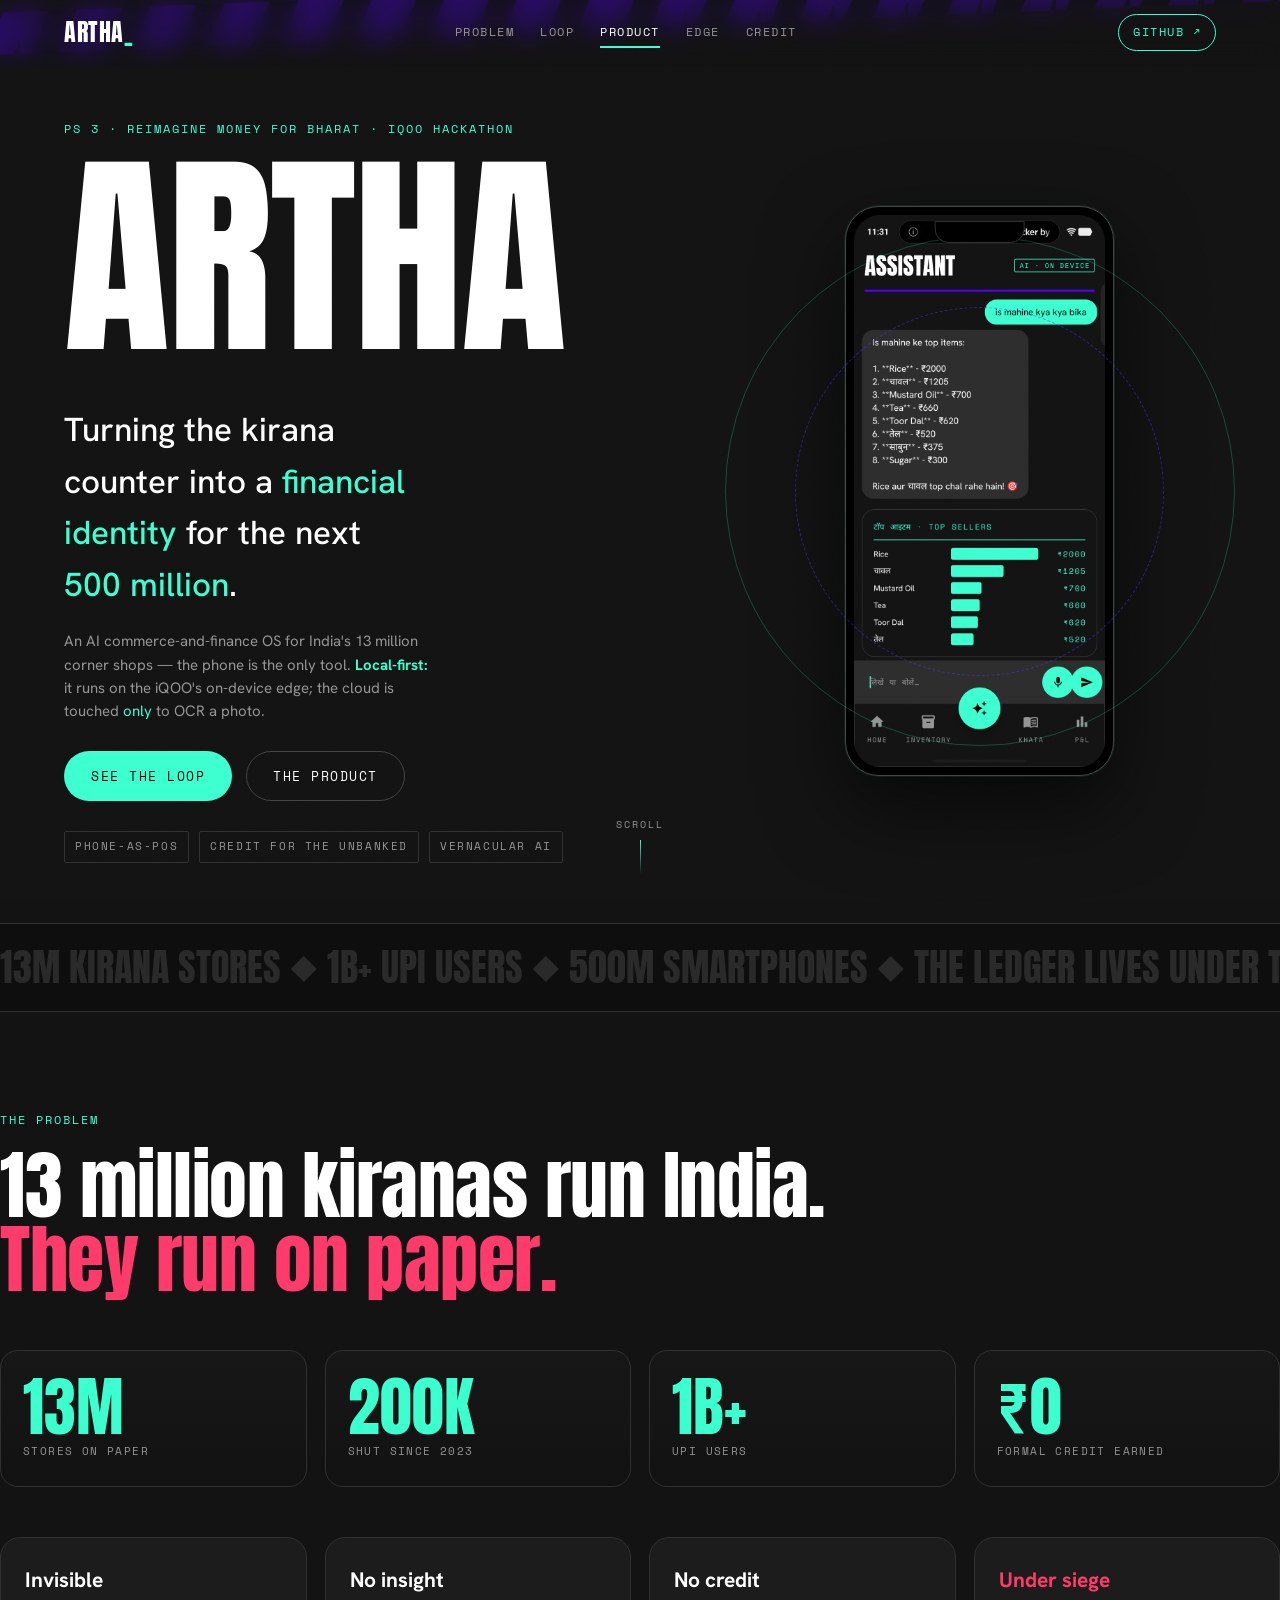
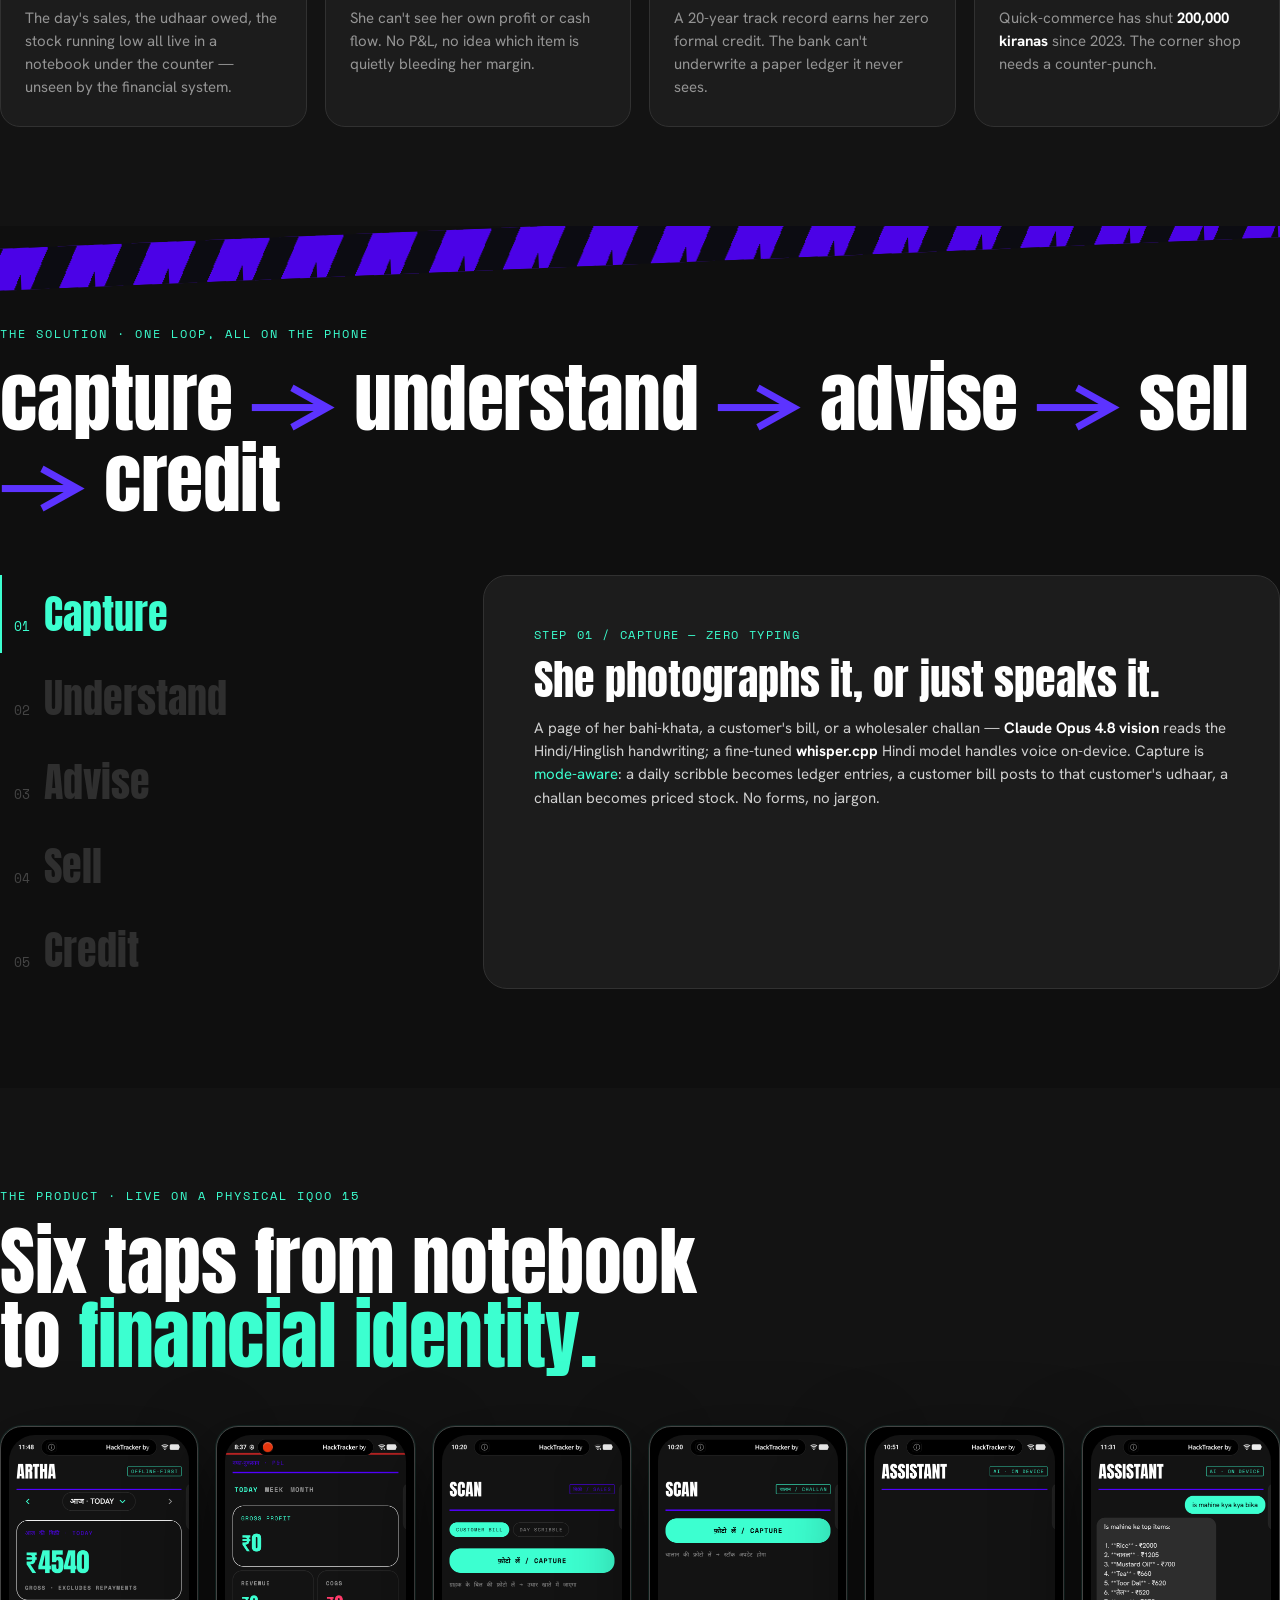
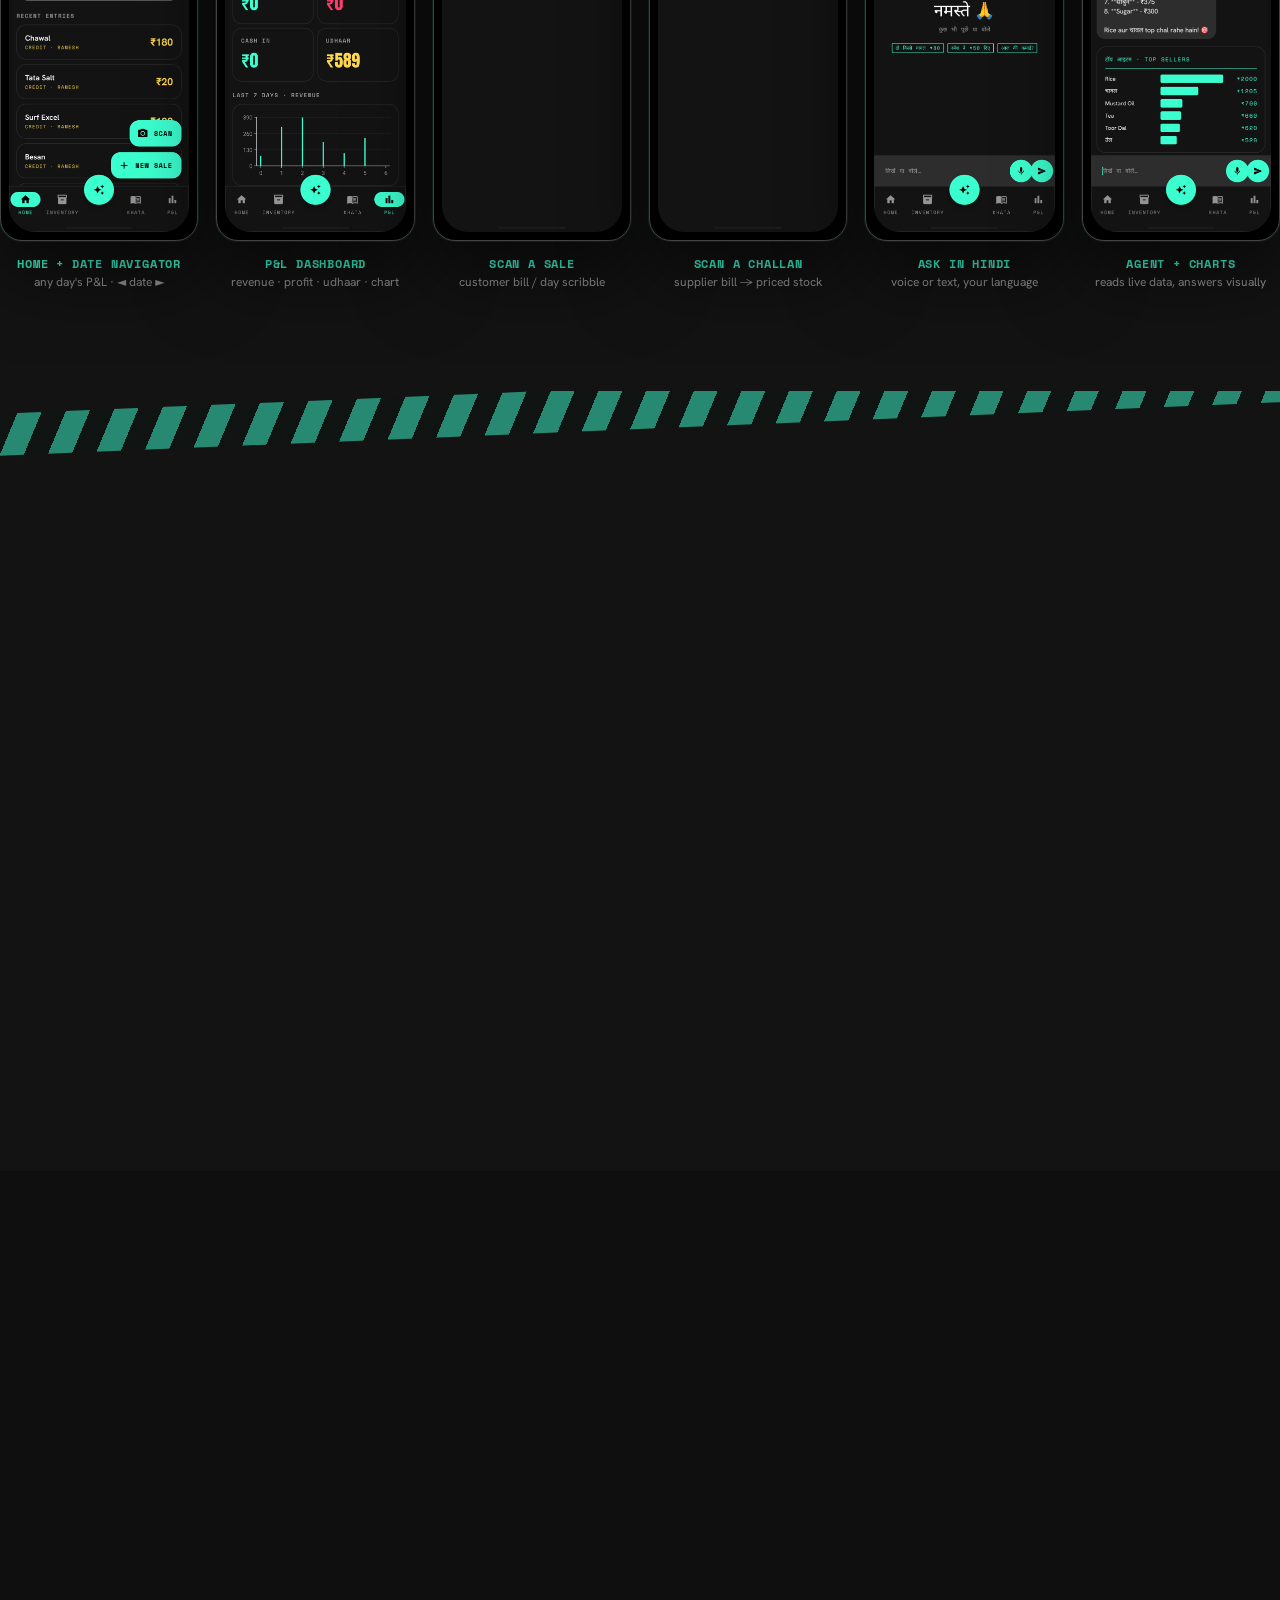
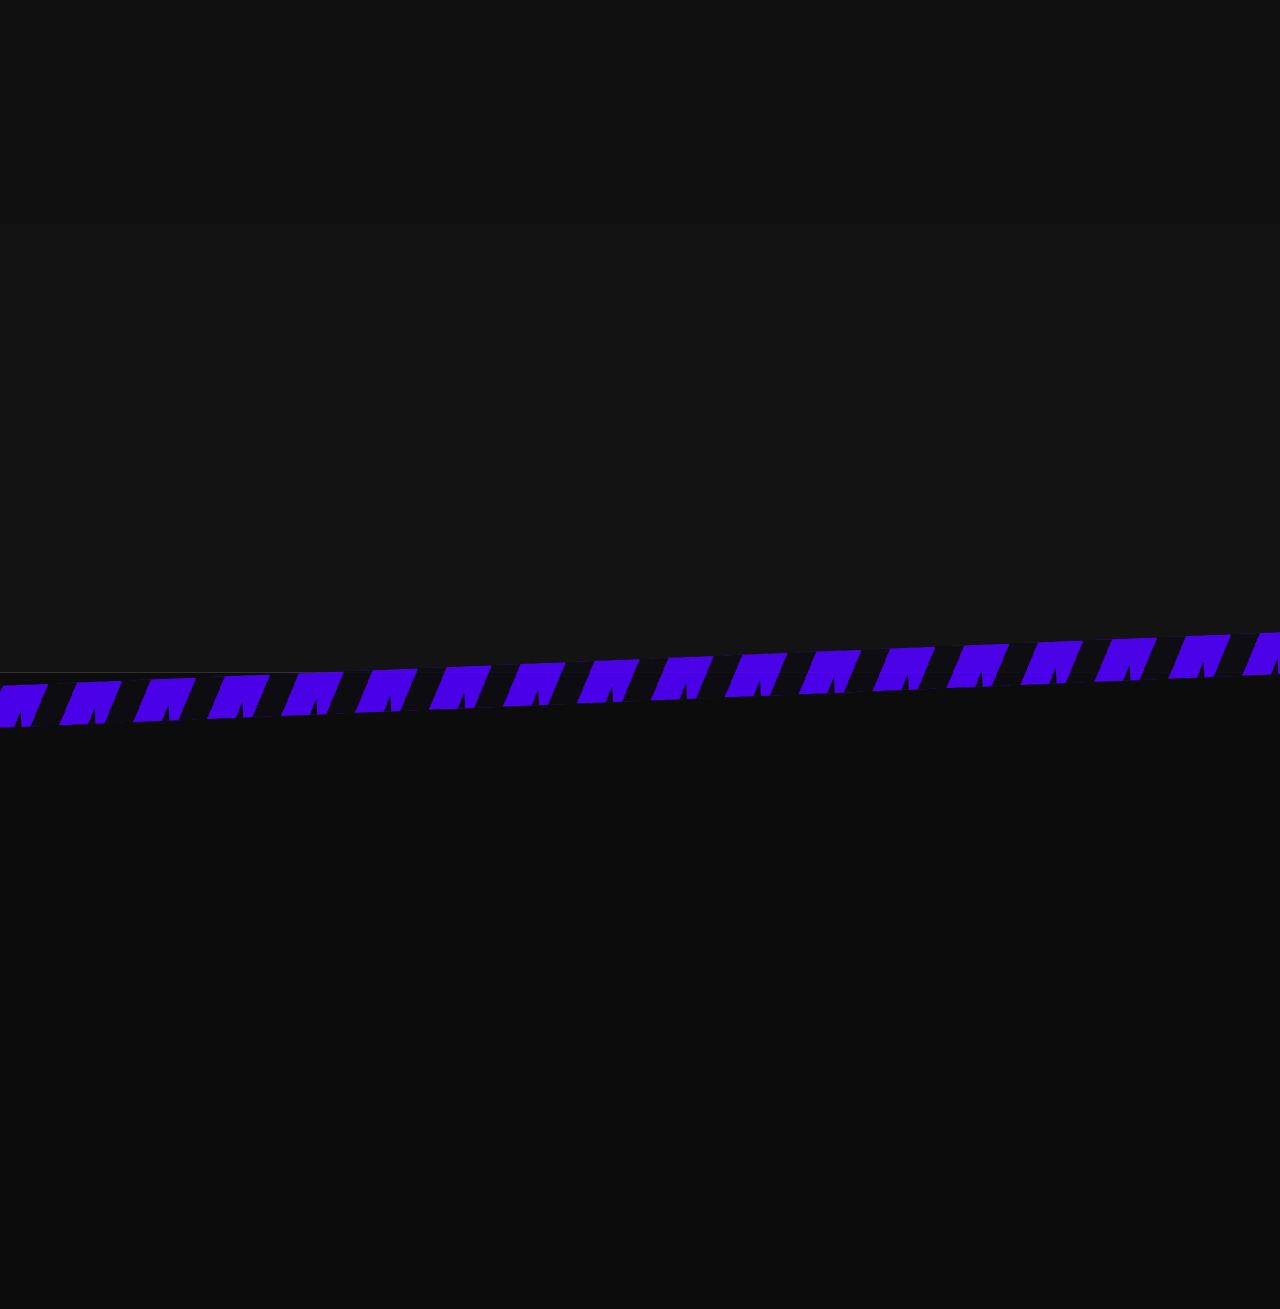
==== presentation/index.html @ 37435d6a "feat: animated one-page presentation site (presentation/) Self-contained Verge-themed walkthrough — " ====
<!doctype html>
<html lang="en">
<head>
<meta charset="utf-8" />
<meta name="viewport" content="width=device-width, initial-scale=1" />
<title>ARTHA — A financial identity for the next 500 million</title>
<meta name="description" content="Artha — an AI commerce-and-finance OS for India's 13 million kirana stores. Local-first, on-device edge. Reimagine Money for Bharat." />
<link rel="stylesheet" href="styles.css" />
</head>
<body>
<div class="grain" aria-hidden="true"></div>
<div class="scrollbar"><div class="scrollbar__fill" id="progress"></div></div>

<!-- NAV -->
<header class="nav" id="nav">
  <a class="nav__brand" href="#top">ARTHA<span class="blink">_</span></a>
  <nav class="nav__links">
    <a href="#problem">Problem</a>
    <a href="#loop">Loop</a>
    <a href="#product">Product</a>
    <a href="#edge">Edge</a>
    <a href="#credit">Credit</a>
  </nav>
  <a class="nav__cta" href="https://github.com/Om-Midya/artha-kirana" target="_blank" rel="noopener">GITHUB ↗</a>
</header>

<!-- HERO -->
<section class="hero" id="top">
  <div class="hazard hazard--top" aria-hidden="true"></div>
  <div class="hero__grid">
    <div class="hero__copy">
      <p class="kicker reveal" data-d="0">PS 3 · REIMAGINE MONEY FOR BHARAT · iQOO HACKATHON</p>
      <h1 class="hero__title">
        <span class="reveal" data-d="1">ARTHA</span>
      </h1>
      <p class="hero__lede reveal" data-d="2">
        Turning the kirana counter into a <em>financial identity</em> for the next
        <span class="hl">500 million</span>.
      </p>
      <p class="hero__sub reveal" data-d="3">
        An AI commerce-and-finance OS for India's 13&nbsp;million corner shops — the phone is the only tool.
        <strong>Local-first:</strong> it runs on the iQOO's on-device edge; the cloud is touched <em>only</em> to OCR a photo.
      </p>
      <div class="hero__actions reveal" data-d="4">
        <a class="btn btn--mint" href="#loop">SEE THE LOOP</a>
        <a class="btn btn--ghost" href="#product">THE PRODUCT</a>
      </div>
      <ul class="hero__tags reveal" data-d="5">
        <li>PHONE-AS-POS</li><li>CREDIT FOR THE UNBANKED</li><li>VERNACULAR AI</li>
      </ul>
    </div>
    <div class="hero__device reveal" data-d="3">
      <div class="phone phone--hero" data-tilt>
        <div class="phone__notch"></div>
        <img src="assets/shots/assistant-chart.png" alt="Artha assistant answering with a chart" />
      </div>
      <div class="orbit orbit--mint"></div>
      <div class="orbit orbit--uv"></div>
    </div>
  </div>
  <a class="scrollcue" href="#problem"><span>SCROLL</span><i></i></a>
</section>

<!-- MARQUEE -->
<div class="marquee" aria-hidden="true">
  <div class="marquee__track">
    <span>13M KIRANA STORES&nbsp;◆&nbsp;1B+ UPI USERS&nbsp;◆&nbsp;500M SMARTPHONES&nbsp;◆&nbsp;THE LEDGER LIVES UNDER THE COUNTER&nbsp;◆&nbsp;</span>
    <span>13M KIRANA STORES&nbsp;◆&nbsp;1B+ UPI USERS&nbsp;◆&nbsp;500M SMARTPHONES&nbsp;◆&nbsp;THE LEDGER LIVES UNDER THE COUNTER&nbsp;◆&nbsp;</span>
  </div>
</div>

<!-- PROBLEM -->
<section class="section problem" id="problem">
  <div class="wrap">
    <p class="kicker eyebrow reveal">THE PROBLEM</p>
    <h2 class="big reveal">13&nbsp;million kiranas run India.<br /><span class="pink">They run on paper.</span></h2>
    <div class="stats">
      <div class="stat reveal"><span class="stat__num" data-to="13" data-suffix="M">0</span><span class="stat__lab">stores on paper</span></div>
      <div class="stat reveal"><span class="stat__num" data-to="200" data-suffix="K">0</span><span class="stat__lab">shut since 2023</span></div>
      <div class="stat reveal"><span class="stat__num" data-to="1" data-suffix="B+">0</span><span class="stat__lab">UPI users</span></div>
      <div class="stat reveal"><span class="stat__num" data-to="0" data-suffix="₹" data-prefix="" data-zero="₹0">₹0</span><span class="stat__lab">formal credit earned</span></div>
    </div>
    <div class="cards">
      <article class="card reveal"><h3>Invisible</h3><p>The day's sales, the udhaar owed, the stock running low all live in a notebook under the counter — unseen by the financial system.</p></article>
      <article class="card reveal"><h3>No insight</h3><p>She can't see her own profit or cash flow. No P&amp;L, no idea which item is quietly bleeding her margin.</p></article>
      <article class="card reveal"><h3>No credit</h3><p>A 20-year track record earns her zero formal credit. The bank can't underwrite a paper ledger it never sees.</p></article>
      <article class="card reveal card--pink"><h3>Under siege</h3><p>Quick-commerce has shut <strong>200,000 kiranas</strong> since 2023. The corner shop needs a counter-punch.</p></article>
    </div>
  </div>
</section>

<!-- LOOP -->
<section class="section loop" id="loop">
  <div class="hazard hazard--mid" aria-hidden="true"></div>
  <div class="wrap">
    <p class="kicker eyebrow reveal">THE SOLUTION · ONE LOOP, ALL ON THE PHONE</p>
    <h2 class="big reveal">capture <span class="arr">→</span> understand <span class="arr">→</span> advise <span class="arr">→</span> sell <span class="arr">→</span> credit</h2>
    <div class="loop__wrap">
      <ol class="loop__nav" id="loopNav">
        <li class="is-active" data-i="0"><span>01</span> Capture</li>
        <li data-i="1"><span>02</span> Understand</li>
        <li data-i="2"><span>03</span> Advise</li>
        <li data-i="3"><span>04</span> Sell</li>
        <li data-i="4"><span>05</span> Credit</li>
      </ol>
      <div class="loop__panes" id="loopPanes">
        <article class="loop__pane is-active">
          <p class="loop__step">STEP 01 / CAPTURE — ZERO TYPING</p>
          <h3 class="loop__h">She photographs it, or just speaks it.</h3>
          <p>A page of her bahi-khata, a customer's bill, or a wholesaler challan — <strong>Claude Opus 4.8 vision</strong> reads the Hindi/Hinglish handwriting; a fine-tuned <strong>whisper.cpp</strong> Hindi model handles voice on-device. Capture is <em>mode-aware</em>: a daily scribble becomes ledger entries, a customer bill posts to that customer's udhaar, a challan becomes priced stock. No forms, no jargon.</p>
        </article>
        <article class="loop__pane">
          <p class="loop__step">STEP 02 / UNDERSTAND</p>
          <h3 class="loop__h">Paper becomes a live ledger.</h3>
          <p>Entries auto-build a daily <strong>P&amp;L</strong> (sales, COGS, net, cash vs udhaar), an <strong>inventory</strong> catalogue (stock, cost→sell margin, low-stock alerts) and an <strong>udhaar tracker</strong>. Every sale line <em>snapshots its price &amp; cost</em>, so margins stay accurate even when catalogue prices drift — credit-grade data, not estimates.</p>
        </article>
        <article class="loop__pane">
          <p class="loop__step">STEP 03 / ADVISE</p>
          <h3 class="loop__h">It stops being a ledger.</h3>
          <p>Four AI agents — Demand, Margin, Competition, Strategy — brief her daily. On top sits an <strong>agentic assistant</strong>: she asks anything in her own language and a tool-calling model queries her live data and answers in Hinglish <em>with inline charts</em> — what's selling, who owes most, what to reorder. It can also turn a spoken sentence into a sale or repayment she confirms.</p>
        </article>
        <article class="loop__pane">
          <p class="loop__step">STEP 04 / SELL</p>
          <h3 class="loop__h">One tap — "Go online."</h3>
          <p>Her live inventory publishes as a neighbourhood storefront (delivery / pick-on-arrival). Orders land on an owner page she opens inside the app. Built from data she already has, it's her counter-punch to quick commerce.</p>
        </article>
        <article class="loop__pane">
          <p class="loop__step">STEP 05 / CREDIT</p>
          <h3 class="loop__h">The asset she never had.</h3>
          <p>Every recorded rupee feeds an <strong>Artha Score (0–100)</strong> + an indicative working-capital band — an alternative-data credit profile from real commerce flow (sales consistency, margin, cost control, udhaar recovery). The asset a bank could never see on paper. NBFC-partnered origination is the roadmap and the business model.</p>
        </article>
      </div>
    </div>
  </div>
</section>

<!-- PRODUCT -->
<section class="section product" id="product">
  <div class="wrap">
    <p class="kicker eyebrow reveal">THE PRODUCT · LIVE ON A PHYSICAL iQOO 15</p>
    <h2 class="big reveal">Six taps from notebook<br />to <span class="mint">financial identity.</span></h2>
    <div class="gallery" id="gallery">
      <figure class="shot reveal"><div class="phone"><img src="assets/shots/home.png" alt="Home with date navigator" loading="lazy"/></div><figcaption><b>Home + date navigator</b><span>any day's P&amp;L · ◄ date ►</span></figcaption></figure>
      <figure class="shot reveal"><div class="phone"><img src="assets/shots/pnl.png" alt="P&L dashboard" loading="lazy"/></div><figcaption><b>P&amp;L dashboard</b><span>revenue · profit · udhaar · chart</span></figcaption></figure>
      <figure class="shot reveal"><div class="phone"><img src="assets/shots/scan-sales.png" alt="Scan a sale" loading="lazy"/></div><figcaption><b>Scan a sale</b><span>customer bill / day scribble</span></figcaption></figure>
      <figure class="shot reveal"><div class="phone"><img src="assets/shots/scan-challan.png" alt="Scan a challan" loading="lazy"/></div><figcaption><b>Scan a challan</b><span>supplier bill → priced stock</span></figcaption></figure>
      <figure class="shot reveal"><div class="phone"><img src="assets/shots/assistant.png" alt="Ask in Hindi" loading="lazy"/></div><figcaption><b>Ask in Hindi</b><span>voice or text, your language</span></figcaption></figure>
      <figure class="shot reveal"><div class="phone"><img src="assets/shots/assistant-chart.png" alt="Agent with charts" loading="lazy"/></div><figcaption><b>Agent + charts</b><span>reads live data, answers visually</span></figcaption></figure>
    </div>
  </div>
</section>

<!-- EDGE / ARCHITECTURE -->
<section class="section edge" id="edge">
  <div class="hazard hazard--mid hazard--alt" aria-hidden="true"></div>
  <div class="wrap">
    <p class="kicker eyebrow reveal">ARCHITECTURE · LOCAL-FIRST, ON-DEVICE EDGE</p>
    <h2 class="big reveal">Nothing leaves the phone<br />but an <span class="uv">image for OCR.</span></h2>
    <div class="edge__diagram reveal">
      <div class="edge__device">
        <div class="edge__label">ON THE iQOO EDGE · SNAPDRAGON 8 ELITE</div>
        <ul>
          <li><b>LLM</b> — Qwen 2.5 3B via llama.cpp · parsing, intents, insight loop</li>
          <li><b>Voice</b> — whisper.cpp (fine-tuned Hindi), JNI, arm64</li>
          <li><b>Data</b> — Room/SQLite v3 · customers, price snapshots</li>
          <li><b>Agent</b> — tool-calling over read-only shop-data tools</li>
        </ul>
      </div>
      <div class="edge__pipe">
        <span class="edge__only">OCR ONLY →</span>
        <div class="edge__dash"></div>
      </div>
      <div class="edge__cloud">
        <div class="edge__label edge__label--uv">CLOUD · THE SOLE TOUCHPOINT</div>
        <p><b>Claude Opus 4.8 vision</b> reads handwriting — the one task that genuinely needs a frontier model.</p>
      </div>
    </div>
    <div class="stack reveal" id="stack">
      <span>Kotlin</span><span>Jetpack Compose</span><span>Material 3</span><span>Hilt</span><span>Room</span><span>Ktor</span><span>whisper.cpp</span><span>llama.cpp</span><span>Claude · OpenRouter</span><span>Vico</span><span>The Verge design system</span>
    </div>
  </div>
</section>

<!-- CREDIT -->
<section class="section credit" id="credit">
  <div class="wrap credit__grid">
    <div class="credit__copy">
      <p class="kicker eyebrow reveal">THE PAYOFF · ARTHA SCORE</p>
      <h2 class="big reveal">Every rupee she records<br />builds <span class="mint">credit.</span></h2>
      <p class="reveal">An alternative-data credit profile, underwritten on the commerce data she generates just by running her shop. Live today as a loan-readiness score; lending with NBFC partners is the moat and the business model.</p>
      <ul class="factors reveal">
        <li><span>Cashflow consistency</span></li>
        <li><span>Margin &amp; cost control</span></li>
        <li><span>Sales trend</span></li>
        <li><span>Udhaar recovery</span></li>
      </ul>
    </div>
    <div class="dial reveal" id="dial">
      <svg viewBox="0 0 220 220" class="dial__svg">
        <circle class="dial__track" cx="110" cy="110" r="92" />
        <circle class="dial__value" id="dialValue" cx="110" cy="110" r="92" />
      </svg>
      <div class="dial__center"><span class="dial__num" id="dialNum">0</span><span class="dial__lab">ARTHA SCORE / 100</span></div>
    </div>
  </div>
</section>

<!-- MOAT -->
<section class="section moat" id="moat">
  <div class="wrap">
    <p class="kicker eyebrow reveal">WHY IT HOLDS WHERE OTHERS BROKE</p>
    <div class="moat__cards">
      <article class="card reveal"><span class="moat__n">01</span><h3>The ledger is free</h3><p>It's acquisition and data — never the revenue. The exact friction that sank earlier ledger apps is gone: zero typing.</p></article>
      <article class="card reveal"><span class="moat__n">02</span><h3>The storefront builds habit</h3><p>Going online creates a daily reason to open the app and a digital order trail — compounding commerce data.</p></article>
      <article class="card reveal"><span class="moat__n">03</span><h3>Credit is the monetisation</h3><p>The lending relationship is the moat the category never had. Each loop fixes the previous one's fatal flaw.</p></article>
    </div>
  </div>
</section>

<!-- CTA -->
<footer class="cta" id="end">
  <div class="hazard hazard--top" aria-hidden="true"></div>
  <div class="wrap cta__wrap">
    <h2 class="cta__title reveal">ARTHA</h2>
    <p class="reveal">Not just digitising ledgers — giving 13&nbsp;million shopkeepers a financial identity, and the first credit they were ever offered.</p>
    <a class="btn btn--mint reveal" href="https://github.com/Om-Midya/artha-kirana" target="_blank" rel="noopener">github.com/Om-Midya/artha-kirana ↗</a>
    <p class="cta__foot reveal">PS 3 · REIMAGINE MONEY FOR BHARAT · iQOO HACKATHON · PHONE-FIRST · OFFICEKIT-BRIDGED BUILD</p>
  </div>
</footer>

<script src="main.js"></script>
</body>
</html>
---- presentation/styles.css ----
/* ===== Artha — "The Verge, adapted" presentation ===== */
@font-face{font-family:"Anton";src:url("assets/fonts/Anton.ttf") format("truetype");font-display:swap}
@font-face{font-family:"Hanken";src:url("assets/fonts/HankenGrotesk.ttf") format("truetype");font-weight:200 800;font-display:swap}
@font-face{font-family:"SpaceMono";src:url("assets/fonts/SpaceMono.ttf") format("truetype");font-weight:400;font-display:swap}
@font-face{font-family:"SpaceMono";src:url("assets/fonts/SpaceMono-Bold.ttf") format("truetype");font-weight:700;font-display:swap}

:root{
  --canvas:#131313; --slate:#1c1c1c; --line:#313131; --line2:#444;
  --mint:#3cffd0; --uv:#5c33ff; --uv-deep:#5200ff; --yellow:#ffd84d; --pink:#ff3b6b;
  --white:#fff; --muted:#949494; --ink:#000;
  --disp:"Anton",system-ui,sans-serif; --body:"Hanken",system-ui,sans-serif; --mono:"SpaceMono",monospace;
  --gut:clamp(20px,5vw,90px);
}
*{box-sizing:border-box}
html{scroll-behavior:smooth}
body{
  margin:0;background:var(--canvas);color:var(--white);font-family:var(--body);
  font-size:clamp(15px,1.1vw,18px);line-height:1.55;overflow-x:hidden;
  -webkit-font-smoothing:antialiased;
}
a{color:inherit;text-decoration:none}
em{font-style:normal;color:var(--mint)}
strong{font-weight:700;color:var(--white)}
.hl{color:var(--mint)} .mint{color:var(--mint)} .uv{color:var(--uv)} .pink{color:var(--pink)} .yellow{color:var(--yellow)}

/* ---- texture + chrome ---- */
.grain{position:fixed;inset:0;z-index:60;pointer-events:none;opacity:.05;
  background-image:url("data:image/svg+xml;utf8,<svg xmlns='http://www.w3.org/2000/svg' width='160' height='160'><filter id='n'><feTurbulence type='fractalNoise' baseFrequency='0.9' numOctaves='2' stitchTiles='stitch'/></filter><rect width='100%25' height='100%25' filter='url(%23n)'/></svg>");
  mix-blend-mode:overlay}
.scrollbar{position:fixed;top:0;left:0;right:0;height:3px;z-index:70;background:transparent}
.scrollbar__fill{height:100%;width:0;background:var(--mint);box-shadow:0 0 12px var(--mint)}

/* hazard tape */
.hazard{position:absolute;left:-10%;width:120%;height:42px;z-index:1;opacity:.9;
  background:repeating-linear-gradient(115deg,var(--uv-deep) 0 26px,#0c0c12 26px 52px);
  transform:rotate(-2.4deg);background-size:74px 100%;animation:slide 14s linear infinite}
.hazard--top{top:-14px}.hazard--mid{top:-4px}
.hazard--alt{background:repeating-linear-gradient(115deg,var(--mint) 0 22px,#0c1410 22px 44px);opacity:.5;animation-duration:18s}
@keyframes slide{to{background-position:740px 0}}

/* ---- nav ---- */
.nav{position:fixed;inset:0 0 auto 0;z-index:50;display:flex;align-items:center;justify-content:space-between;
  gap:20px;padding:14px var(--gut);background:rgba(19,19,19,.62);backdrop-filter:blur(14px);
  border-bottom:1px solid transparent;transition:border-color .3s,background .3s}
.nav.scrolled{border-color:var(--line);background:rgba(19,19,19,.85)}
.nav__brand{font-family:var(--disp);font-size:24px;letter-spacing:.5px}
.blink{color:var(--mint);animation:blink 1.1s steps(1) infinite}
@keyframes blink{50%{opacity:0}}
.nav__links{display:flex;gap:26px;font-family:var(--mono);font-size:12px;letter-spacing:1.5px;text-transform:uppercase}
.nav__links a{color:var(--muted);position:relative;padding:4px 0;transition:color .2s}
.nav__links a:hover,.nav__links a.active{color:var(--white)}
.nav__links a.active::after{content:"";position:absolute;left:0;right:0;bottom:-2px;height:2px;background:var(--mint)}
.nav__cta{font-family:var(--mono);font-size:12px;letter-spacing:1.5px;border:1px solid var(--mint);color:var(--mint);
  padding:8px 14px;border-radius:40px;transition:.2s}
.nav__cta:hover{background:var(--mint);color:var(--ink)}
@media(max-width:760px){.nav__links{display:none}}

/* ---- buttons / kickers ---- */
.kicker{font-family:var(--mono);font-size:12px;letter-spacing:2px;text-transform:uppercase;color:var(--mint);margin:0}
.eyebrow{margin-bottom:18px;color:var(--mint)}
.btn{display:inline-flex;align-items:center;gap:8px;font-family:var(--mono);font-size:13px;letter-spacing:1.5px;
  text-transform:uppercase;padding:14px 26px;border-radius:40px;transition:transform .18s,background .2s,color .2s;border:1px solid transparent}
.btn--mint{background:var(--mint);color:var(--ink)}
.btn--mint:hover{transform:translateY(-3px)}
.btn--ghost{border-color:var(--line2);color:var(--white)}
.btn--ghost:hover{border-color:var(--mint);color:var(--mint)}

/* ---- layout ---- */
.section{position:relative;padding:clamp(70px,11vh,150px) 0;overflow:hidden}
.wrap{width:min(1180px,100%-2*var(--gut));margin-inline:auto;position:relative;z-index:2}
.big{font-family:var(--disp);font-weight:400;line-height:.98;letter-spacing:-.5px;
  font-size:clamp(34px,6vw,76px);margin:.1em 0 .7em}
.big .arr{color:var(--uv);font-family:var(--body);font-weight:700}

/* ---- HERO ---- */
.hero{min-height:100svh;display:flex;flex-direction:column;justify-content:center;padding:120px var(--gut) 60px}
.hero__grid{display:grid;grid-template-columns:1.15fr .85fr;gap:40px;align-items:center}
.hero__title{font-family:var(--disp);font-weight:400;margin:.12em 0 .25em;line-height:.85;
  font-size:clamp(82px,17vw,230px);letter-spacing:-2px}
.hero__title .reveal{display:inline-block}
.hero__lede{font-size:clamp(20px,2.6vw,34px);font-weight:500;max-width:18ch;margin:.2em 0 .6em}
.hero__sub{color:var(--muted);max-width:46ch;margin:0 0 28px}
.hero__sub strong{color:var(--mint)}
.hero__actions{display:flex;gap:14px;flex-wrap:wrap}
.hero__tags{list-style:none;display:flex;flex-wrap:wrap;gap:10px;padding:0;margin:30px 0 0}
.hero__tags li{font-family:var(--mono);font-size:11px;letter-spacing:1.6px;color:var(--muted);
  border:1px solid var(--line);border-radius:2px;padding:6px 10px}
.hero__device{position:relative;display:flex;justify-content:center;align-items:center;min-height:60vh}
.orbit{position:absolute;border-radius:50%;pointer-events:none}
.orbit--mint{width:108%;aspect-ratio:1;border:1px solid rgba(60,255,208,.22);animation:spin 26s linear infinite}
.orbit--uv{width:78%;aspect-ratio:1;border:1px dashed rgba(92,51,255,.45);animation:spin 18s linear infinite reverse}
@keyframes spin{to{transform:rotate(360deg)}}
.scrollcue{position:absolute;left:50%;bottom:26px;transform:translateX(-50%);display:flex;flex-direction:column;
  align-items:center;gap:8px;font-family:var(--mono);font-size:10px;letter-spacing:2px;color:var(--muted)}
.scrollcue i{width:1px;height:34px;background:linear-gradient(var(--mint),transparent);animation:cue 1.6s ease-in-out infinite}
@keyframes cue{0%,100%{transform:scaleY(.4);opacity:.4}50%{transform:scaleY(1);opacity:1}}

/* phone frame */
.phone{position:relative;border:1px solid var(--line2);background:#000;border-radius:34px;padding:8px;
  width:clamp(210px,21vw,288px);box-shadow:0 0 0 1px rgba(60,255,208,.08),0 30px 80px rgba(0,0,0,.6)}
.phone img{display:block;width:100%;border-radius:26px}
.phone__notch{position:absolute;top:14px;left:50%;transform:translateX(-50%);width:34%;height:22px;
  background:#000;border:1px solid var(--line);border-radius:0 0 14px 14px;z-index:3}
.phone--hero{animation:float 6s ease-in-out infinite}
@keyframes float{0%,100%{transform:translateY(-8px) rotate(-1deg)}50%{transform:translateY(10px) rotate(1deg)}}

/* ---- marquee ---- */
.marquee{border-block:1px solid var(--line);background:#0e0e0e;overflow:hidden;padding:14px 0}
.marquee__track{display:flex;white-space:nowrap;width:max-content;animation:marq 26s linear infinite;
  font-family:var(--disp);font-size:clamp(20px,3vw,40px);color:#2a2a2a}
.marquee__track span{padding-right:30px}
.marquee:hover .marquee__track{animation-play-state:paused}
@keyframes marq{to{transform:translateX(-50%)}}

/* ---- PROBLEM ---- */
.problem .big .pink{color:var(--pink)}
.stats{display:grid;grid-template-columns:repeat(4,1fr);gap:18px;margin:10px 0 50px}
.stat{border:1px solid var(--line);border-radius:18px;padding:24px 22px;background:linear-gradient(180deg,#171717,#121212)}
.stat__num{font-family:var(--disp);font-size:clamp(38px,5vw,64px);color:var(--mint);display:block;line-height:1}
.stat__lab{font-family:var(--mono);font-size:11px;letter-spacing:1.4px;text-transform:uppercase;color:var(--muted)}
.cards{display:grid;grid-template-columns:repeat(4,1fr);gap:18px}
.card{border:1px solid var(--line);border-radius:20px;padding:26px 24px;background:var(--slate);transition:transform .25s,border-color .25s}
.card:hover{transform:translateY(-6px);border-color:var(--mint)}
.card h3{font-family:var(--body);font-weight:700;font-size:21px;margin:0 0 10px}
.card p{color:var(--muted);margin:0;font-size:15px}
.card--pink:hover{border-color:var(--pink)}
.card--pink h3{color:var(--pink)}

/* ---- LOOP ---- */
.loop{background:#0f0f0f}
.loop__wrap{display:grid;grid-template-columns:.9fr 1.6fr;gap:34px;margin-top:30px}
.loop__nav{list-style:none;margin:0;padding:0;display:flex;flex-direction:column;gap:6px}
.loop__nav li{font-family:var(--disp);font-size:clamp(24px,3.2vw,40px);color:#2f2f2f;cursor:pointer;
  display:flex;align-items:baseline;gap:14px;padding:8px 12px;border-left:2px solid transparent;transition:.25s}
.loop__nav li span{font-family:var(--mono);font-size:13px;color:var(--line2)}
.loop__nav li:hover{color:var(--muted)}
.loop__nav li.is-active{color:var(--mint);border-left-color:var(--mint)}
.loop__nav li.is-active span{color:var(--mint)}
.loop__panes{position:relative;border:1px solid var(--line);border-radius:24px;background:var(--slate);
  padding:clamp(28px,4vw,50px);min-height:330px}
.loop__pane{position:absolute;inset:clamp(28px,4vw,50px);opacity:0;transform:translateY(16px);
  pointer-events:none;transition:opacity .45s,transform .45s}
.loop__pane.is-active{position:relative;inset:auto;opacity:1;transform:none;pointer-events:auto}
.loop__step{font-family:var(--mono);font-size:12px;letter-spacing:1.6px;color:var(--mint);margin:0 0 14px}
.loop__h{font-family:var(--disp);font-weight:400;font-size:clamp(26px,3.4vw,42px);line-height:1;margin:0 0 16px}
.loop__pane p:last-child{color:#cfcfcf;margin:0}

/* ---- PRODUCT ---- */
.gallery{display:grid;grid-template-columns:repeat(6,1fr);gap:18px;margin-top:34px}
.shot{margin:0;display:flex;flex-direction:column;align-items:center;gap:14px}
.shot .phone{width:100%;border-radius:22px;transition:transform .3s,box-shadow .3s}
.shot:hover .phone{transform:translateY(-8px) rotate(-1.2deg);box-shadow:0 0 0 1px var(--mint),0 24px 50px rgba(0,0,0,.6)}
.shot .phone__notch{display:none}
.shot figcaption{text-align:center;font-size:12px;color:var(--muted)}
.shot figcaption b{display:block;font-family:var(--mono);letter-spacing:.8px;color:var(--mint);font-size:12px;text-transform:uppercase}
.shot figcaption span{font-size:12px}
@media(max-width:980px){.gallery{grid-template-columns:repeat(3,1fr)}}
@media(max-width:560px){.gallery{grid-template-columns:repeat(2,1fr)}}

/* ---- EDGE ---- */
.edge__diagram{display:grid;grid-template-columns:1.3fr auto .9fr;gap:24px;align-items:center;margin:36px 0 40px}
.edge__device,.edge__cloud{border:1px solid var(--line);border-radius:22px;padding:28px;background:var(--slate)}
.edge__device{border-color:rgba(60,255,208,.4);box-shadow:0 0 40px rgba(60,255,208,.06) inset}
.edge__cloud{border-color:rgba(92,51,255,.5)}
.edge__label{font-family:var(--mono);font-size:11px;letter-spacing:1.6px;color:var(--mint);margin-bottom:16px}
.edge__label--uv{color:var(--uv)}
.edge__device ul{list-style:none;margin:0;padding:0;display:flex;flex-direction:column;gap:12px}
.edge__device li{color:var(--muted);font-size:15px;padding-left:18px;position:relative}
.edge__device li::before{content:"";position:absolute;left:0;top:9px;width:7px;height:7px;background:var(--mint);border-radius:2px}
.edge__device li b{color:var(--white)}
.edge__cloud p{color:var(--muted);margin:0}.edge__cloud b{color:var(--white)}
.edge__pipe{display:flex;flex-direction:column;align-items:center;gap:8px}
.edge__only{font-family:var(--mono);font-size:11px;letter-spacing:1.4px;color:var(--uv)}
.edge__dash{width:90px;height:2px;background:repeating-linear-gradient(90deg,var(--uv) 0 8px,transparent 8px 16px);animation:flow 1s linear infinite}
@keyframes flow{to{background-position:16px 0}}
@media(max-width:860px){.edge__diagram{grid-template-columns:1fr}.edge__pipe{flex-direction:row}.edge__dash{width:60%}}
.stack{display:flex;flex-wrap:wrap;gap:10px;margin-top:8px}
.stack span{font-family:var(--mono);font-size:12px;letter-spacing:1px;color:var(--muted);border:1px solid var(--line);
  border-radius:40px;padding:8px 14px;transition:.2s}
.stack span:hover{color:var(--mint);border-color:var(--mint)}

/* ---- CREDIT ---- */
.credit{background:#0f0f0f}
.credit__grid{display:grid;grid-template-columns:1.2fr .8fr;gap:50px;align-items:center}
.credit__copy p{color:var(--muted);max-width:48ch}
.factors{list-style:none;padding:0;margin:24px 0 0;display:grid;grid-template-columns:1fr 1fr;gap:10px}
.factors li{font-family:var(--mono);font-size:12px;letter-spacing:.8px;color:var(--white);border:1px solid var(--line);
  border-radius:2px;padding:12px 14px;background:var(--slate)}
.factors li::before{content:"▸ ";color:var(--mint)}
.dial{position:relative;width:min(320px,80%);aspect-ratio:1;margin-inline:auto}
.dial__svg{width:100%;transform:rotate(-90deg)}
.dial__track{fill:none;stroke:var(--line);stroke-width:14}
.dial__value{fill:none;stroke:var(--mint);stroke-width:14;stroke-linecap:round;
  stroke-dasharray:578;stroke-dashoffset:578;filter:drop-shadow(0 0 8px rgba(60,255,208,.5));transition:stroke-dashoffset 1.8s cubic-bezier(.2,.8,.2,1)}
.dial__center{position:absolute;inset:0;display:flex;flex-direction:column;align-items:center;justify-content:center;gap:4px}
.dial__num{font-family:var(--disp);font-size:clamp(56px,8vw,86px);line-height:1;color:var(--white)}
.dial__lab{font-family:var(--mono);font-size:11px;letter-spacing:1.6px;color:var(--muted)}
@media(max-width:860px){.credit__grid{grid-template-columns:1fr}}

/* ---- MOAT ---- */
.moat__cards{display:grid;grid-template-columns:repeat(3,1fr);gap:18px;margin-top:30px}
.moat__n{font-family:var(--mono);font-size:13px;color:var(--uv);letter-spacing:2px}
.moat .card h3{margin-top:12px;color:var(--mint)}

/* ---- CTA ---- */
.cta{position:relative;padding:clamp(80px,14vh,170px) 0;text-align:center;border-top:1px solid var(--line);background:#0c0c0c}
.cta__wrap{display:flex;flex-direction:column;align-items:center;gap:22px}
.cta__title{font-family:var(--disp);font-size:clamp(70px,16vw,200px);line-height:.85;margin:0;letter-spacing:-2px}
.cta__wrap>p{color:var(--muted);max-width:54ch;margin:0}
.cta__foot{font-family:var(--mono);font-size:11px;letter-spacing:1.6px;color:var(--line2);margin-top:8px}

/* ---- generic responsive ---- */
@media(max-width:860px){
  .hero__grid{grid-template-columns:1fr}.hero__device{order:-1;min-height:auto;margin-bottom:10px}
  .stats,.cards,.moat__cards{grid-template-columns:1fr 1fr}
  .loop__wrap{grid-template-columns:1fr}
}
@media(max-width:520px){.stats,.cards,.moat__cards{grid-template-columns:1fr}}

/* ---- reveal animation ---- */
.reveal{opacity:0;transform:translateY(26px);transition:opacity .7s cubic-bezier(.2,.8,.2,1),transform .7s cubic-bezier(.2,.8,.2,1)}
.reveal.in{opacity:1;transform:none}
.hero .reveal[data-d="1"]{transition-delay:.05s}.hero .reveal[data-d="2"]{transition-delay:.15s}
.hero .reveal[data-d="3"]{transition-delay:.25s}.hero .reveal[data-d="4"]{transition-delay:.35s}.hero .reveal[data-d="5"]{transition-delay:.45s}
@media(prefers-reduced-motion:reduce){
  *{animation:none!important}.reveal{opacity:1;transform:none;transition:none}
}
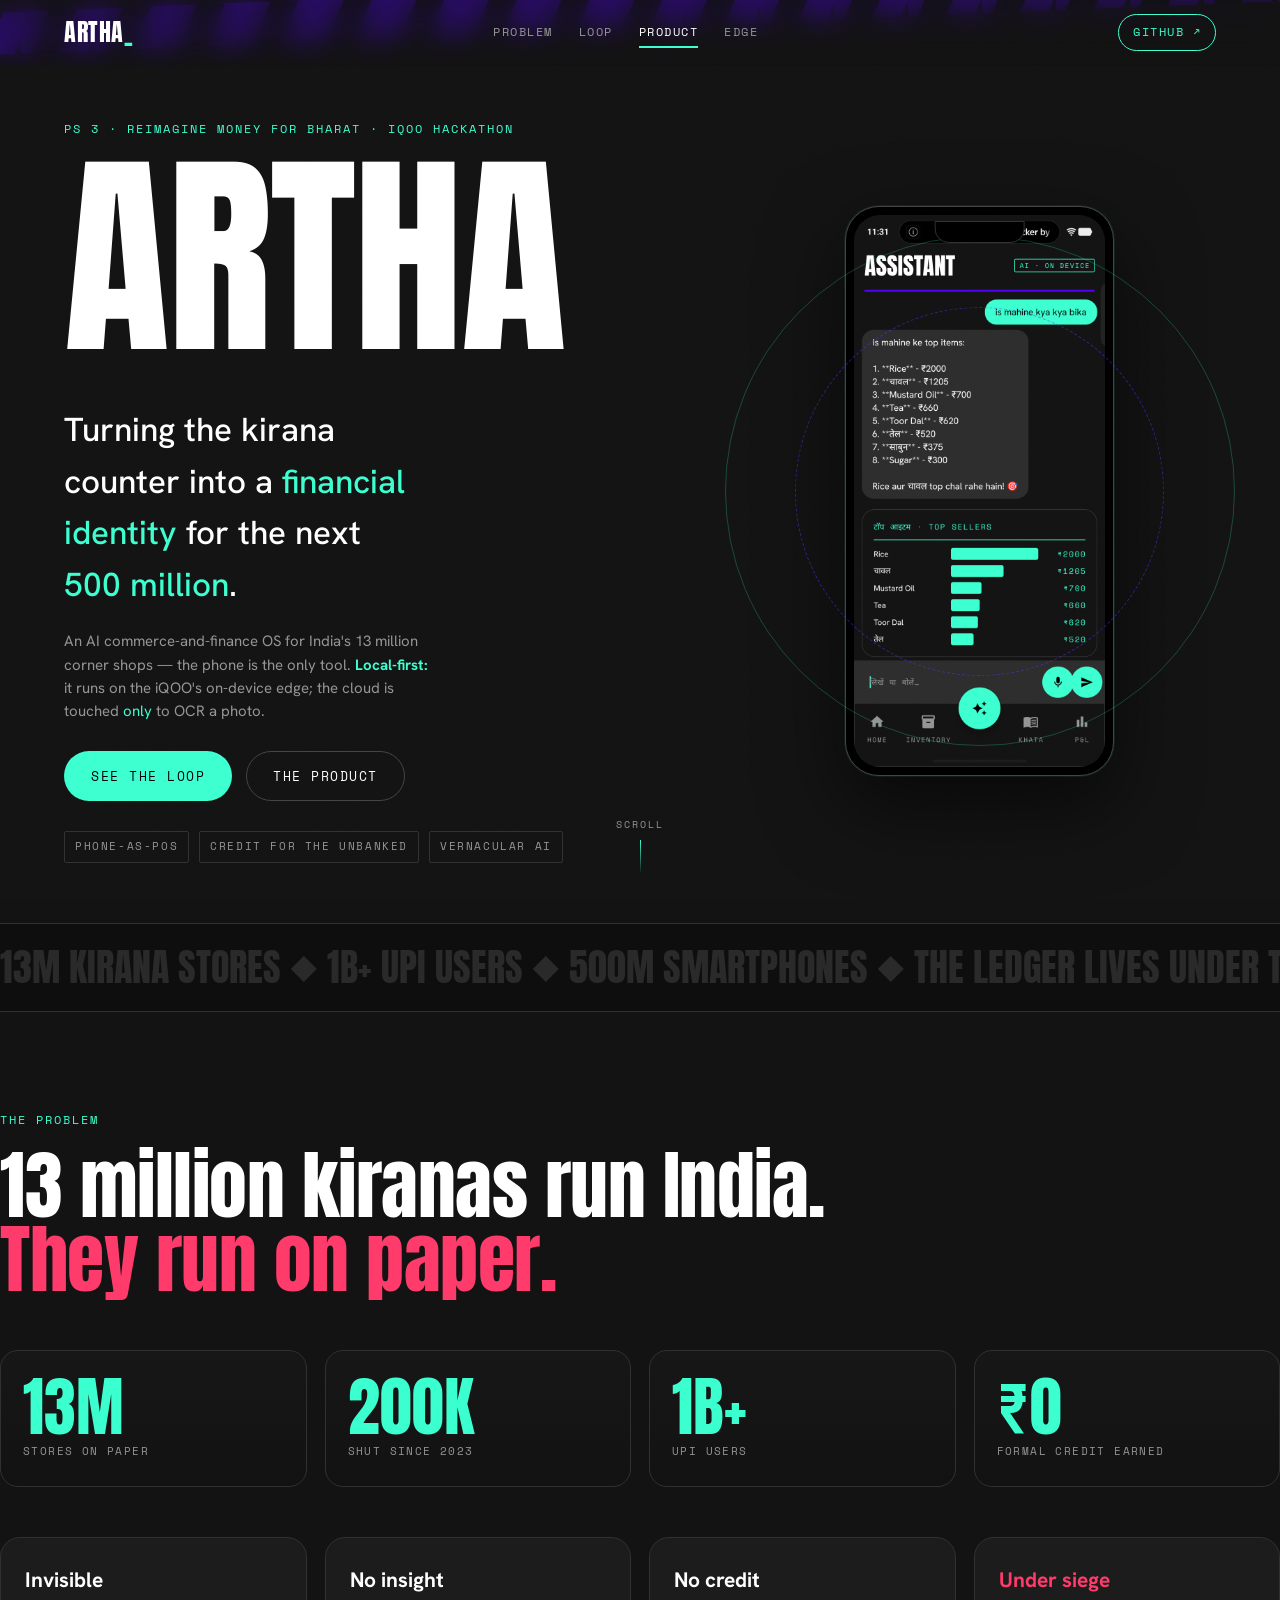
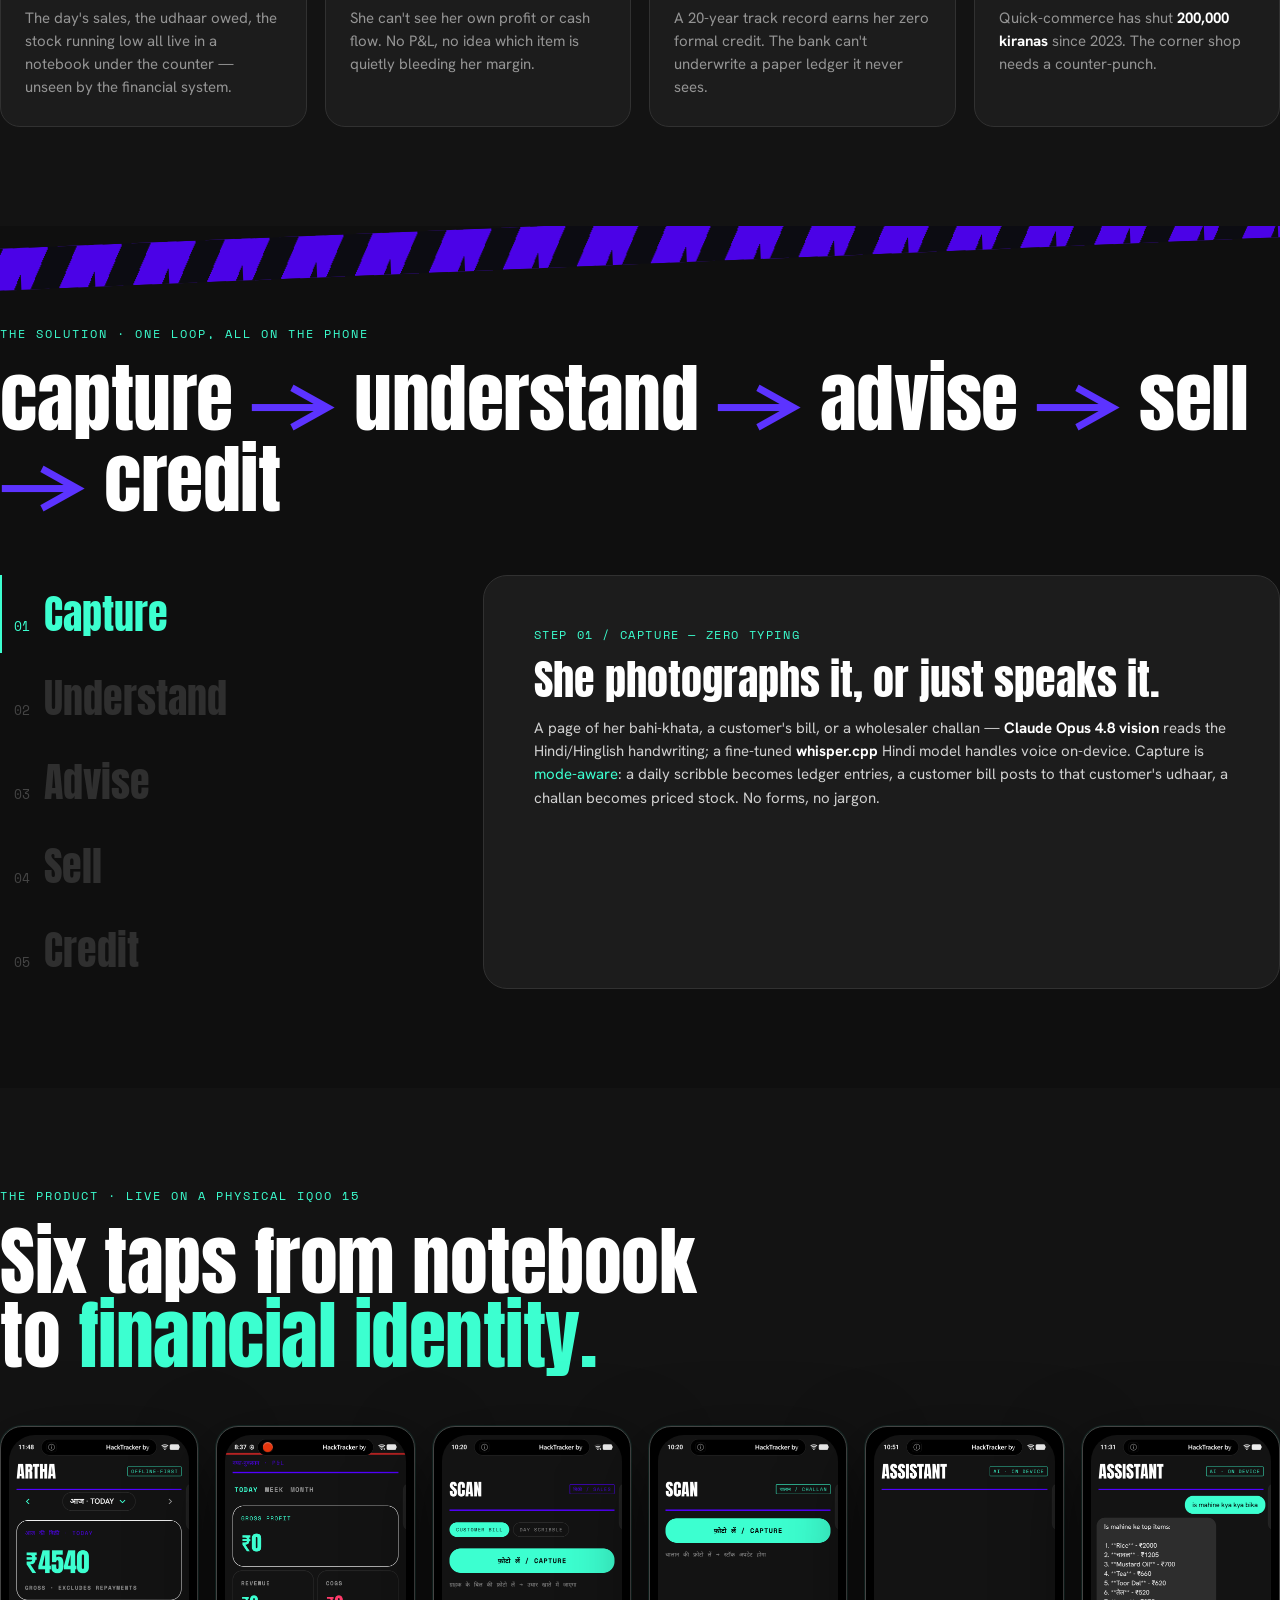
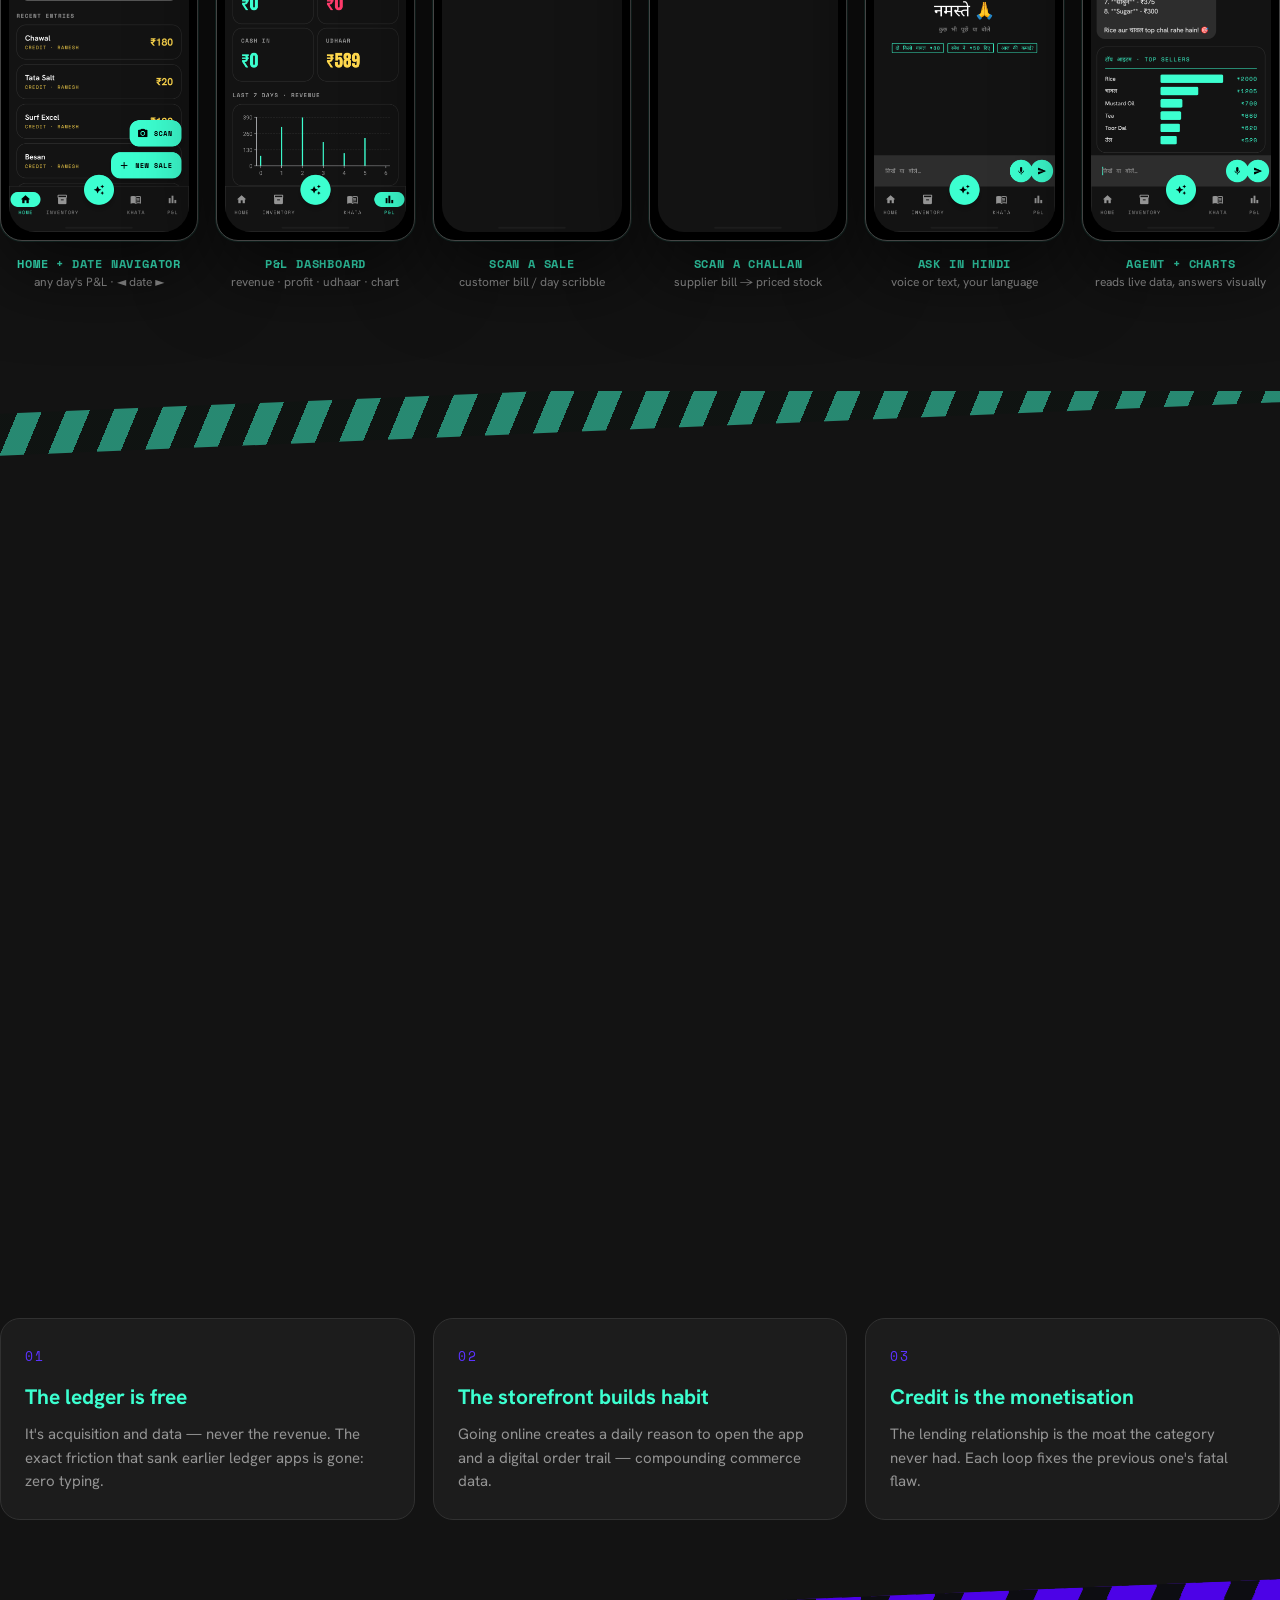
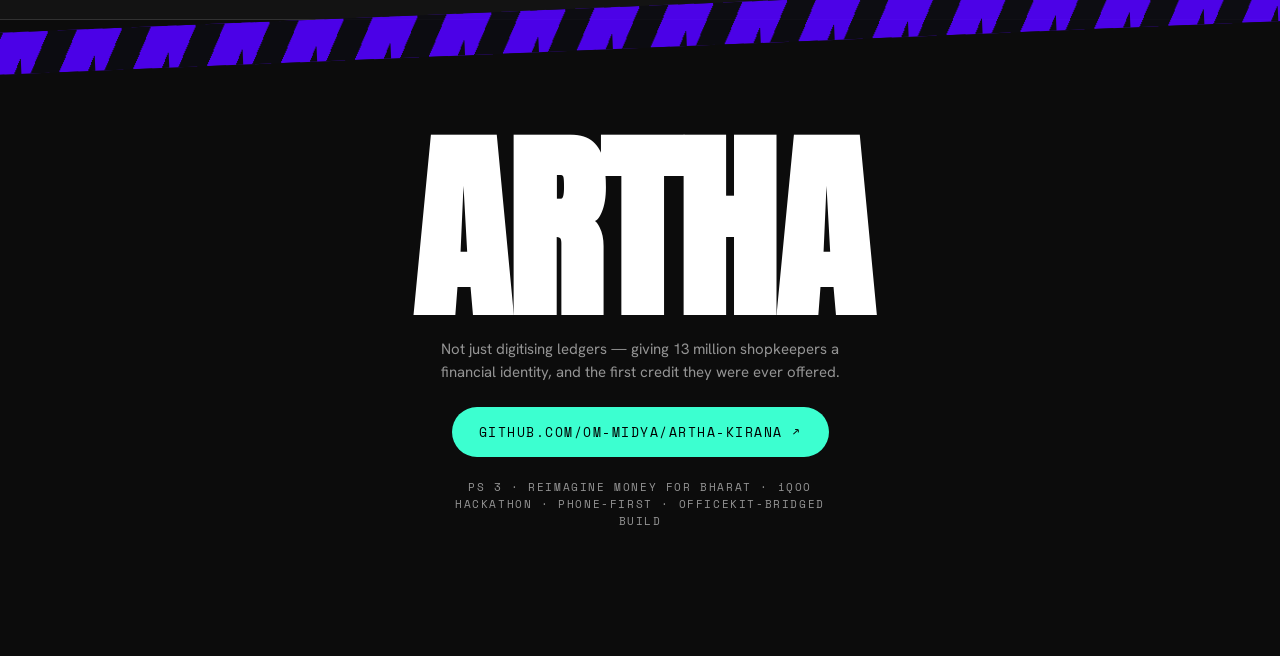
==== commit 390c3665: "presentation: remove Artha Score / credit section Co-Authored-By: Claude Opus 4.8 (1M context) <nore" ====
--- a/presentation/index.html
+++ b/presentation/index.html
@@ -19,7 +19,6 @@
     <a href="#loop">Loop</a>
     <a href="#product">Product</a>
     <a href="#edge">Edge</a>
-    <a href="#credit">Credit</a>
   </nav>
   <a class="nav__cta" href="https://github.com/Om-Midya/artha-kirana" target="_blank" rel="noopener">GITHUB ↗</a>
 </header>
@@ -181,30 +180,6 @@
   </div>
 </section>
 
-<!-- CREDIT -->
-<section class="section credit" id="credit">
-  <div class="wrap credit__grid">
-    <div class="credit__copy">
-      <p class="kicker eyebrow reveal">THE PAYOFF · ARTHA SCORE</p>
-      <h2 class="big reveal">Every rupee she records<br />builds <span class="mint">credit.</span></h2>
-      <p class="reveal">An alternative-data credit profile, underwritten on the commerce data she generates just by running her shop. Live today as a loan-readiness score; lending with NBFC partners is the moat and the business model.</p>
-      <ul class="factors reveal">
-        <li><span>Cashflow consistency</span></li>
-        <li><span>Margin &amp; cost control</span></li>
-        <li><span>Sales trend</span></li>
-        <li><span>Udhaar recovery</span></li>
-      </ul>
-    </div>
-    <div class="dial reveal" id="dial">
-      <svg viewBox="0 0 220 220" class="dial__svg">
-        <circle class="dial__track" cx="110" cy="110" r="92" />
-        <circle class="dial__value" id="dialValue" cx="110" cy="110" r="92" />
-      </svg>
-      <div class="dial__center"><span class="dial__num" id="dialNum">0</span><span class="dial__lab">ARTHA SCORE / 100</span></div>
-    </div>
-  </div>
-</section>
-
 <!-- MOAT -->
 <section class="section moat" id="moat">
   <div class="wrap">
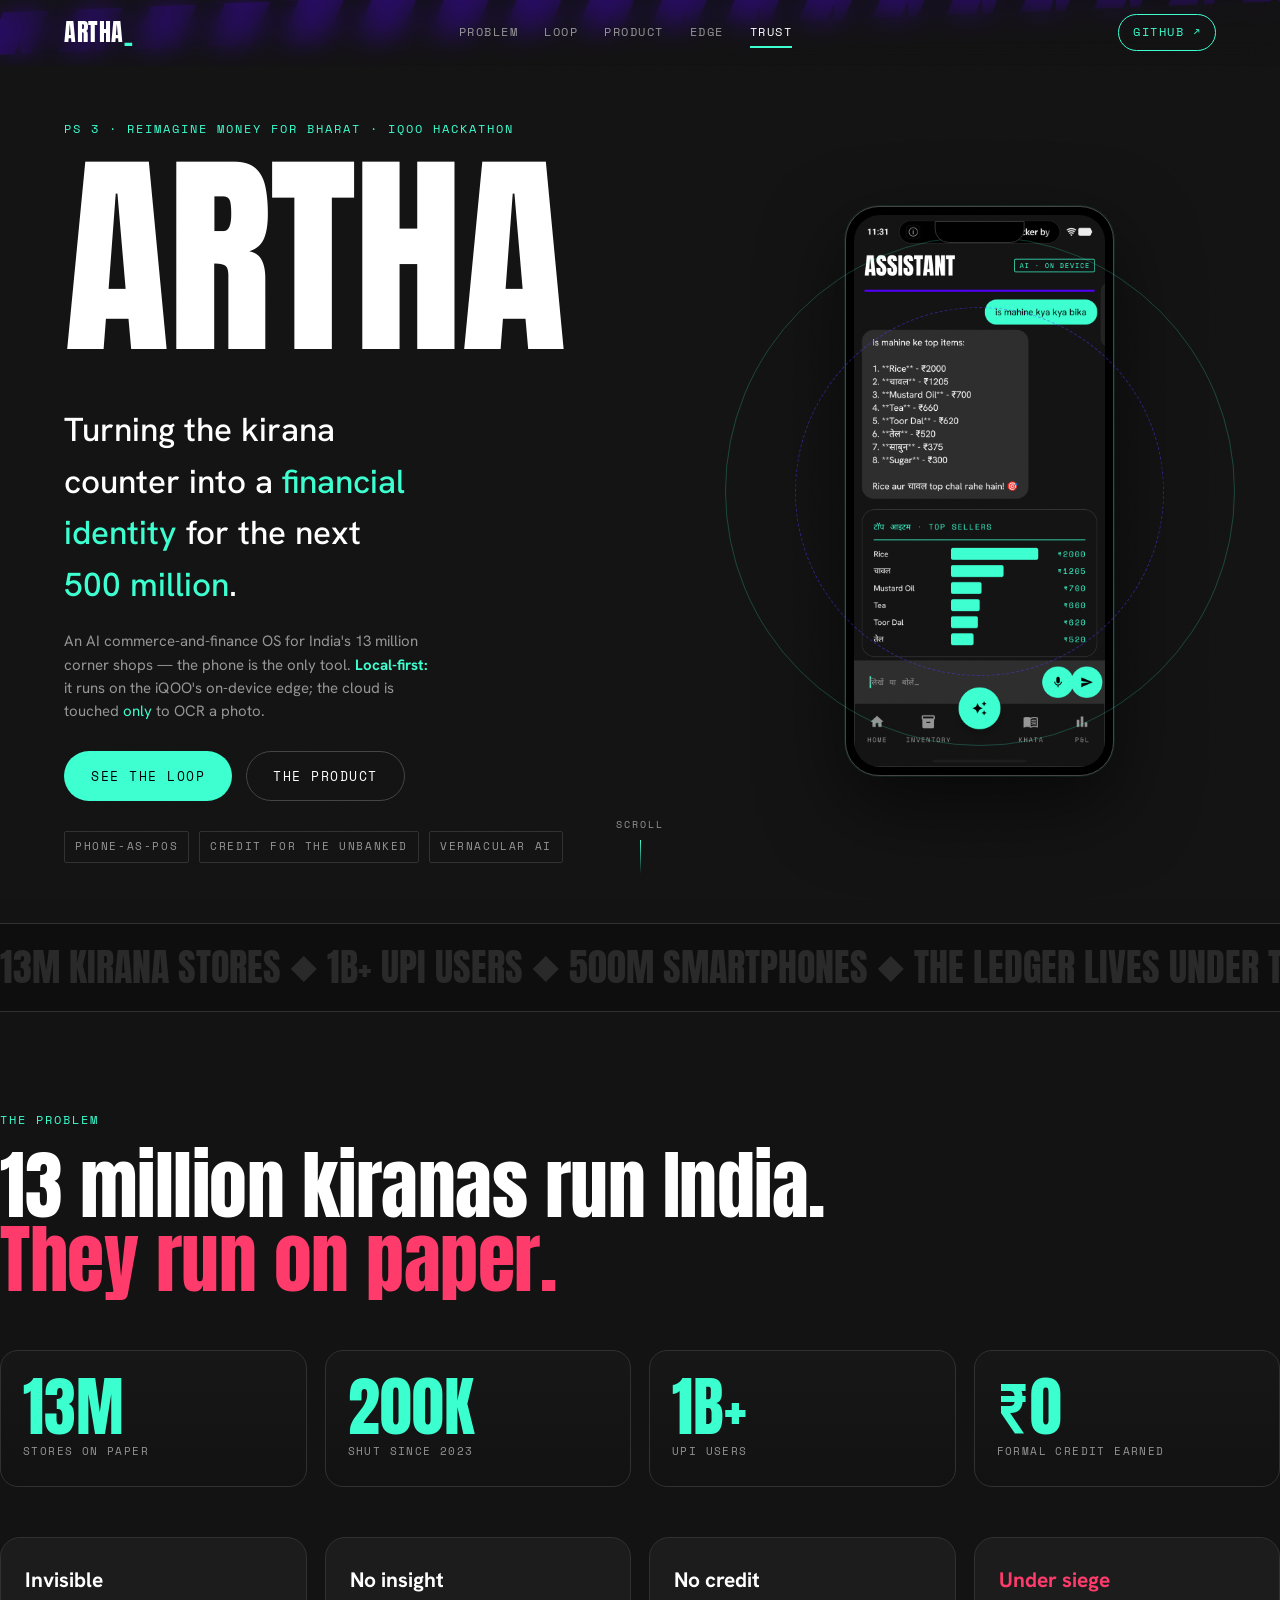
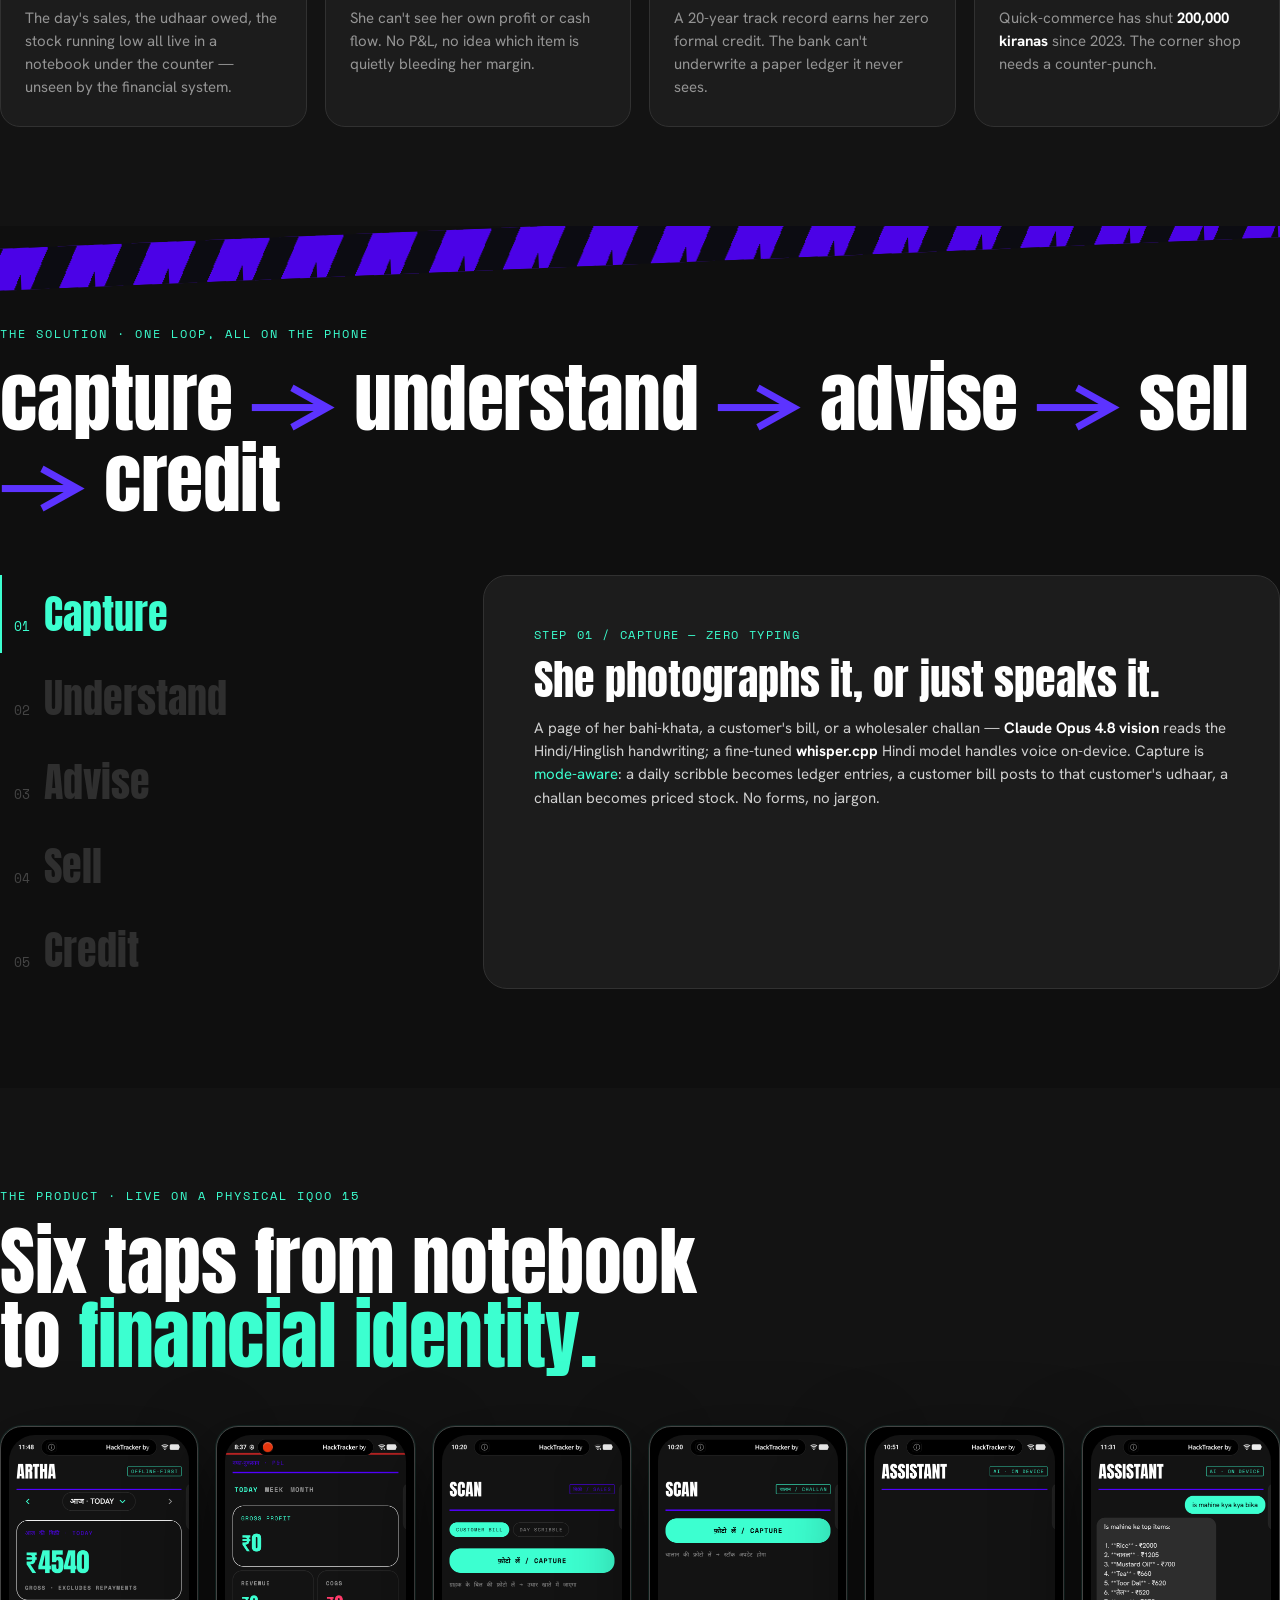
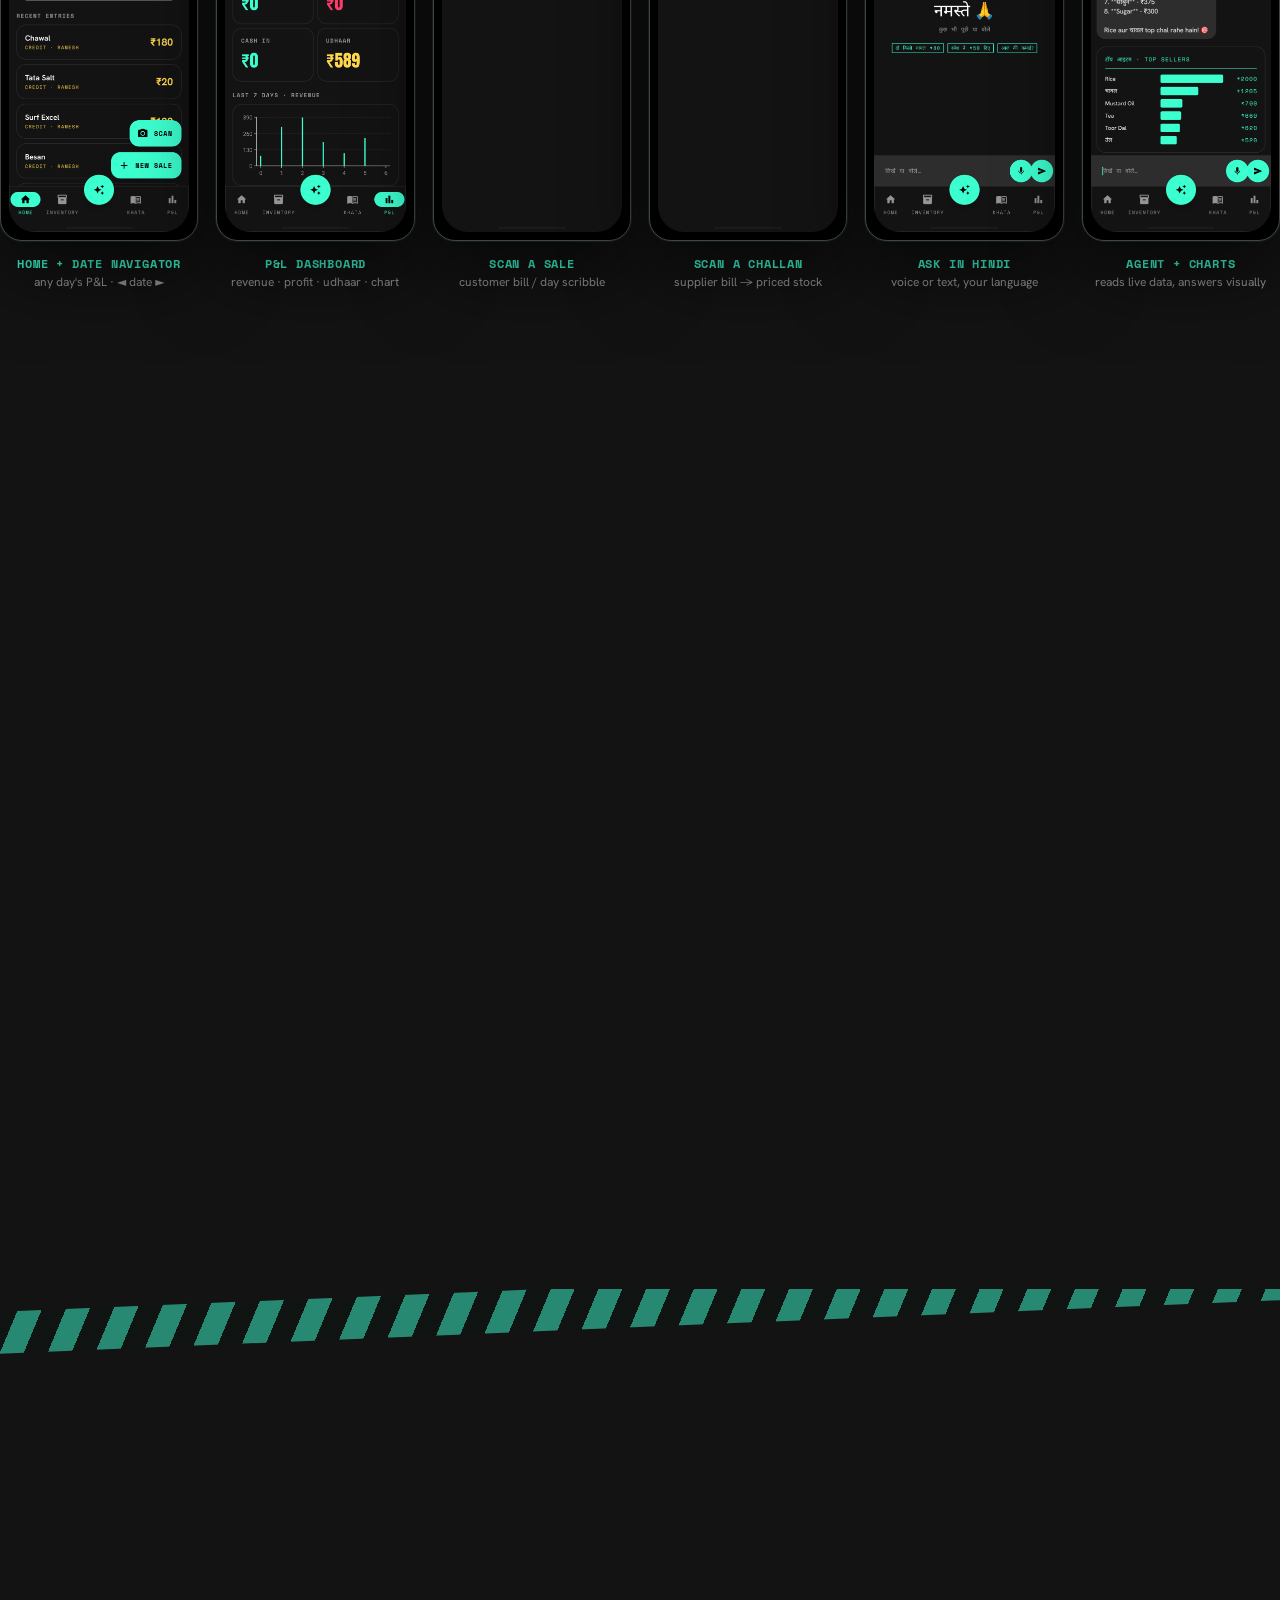
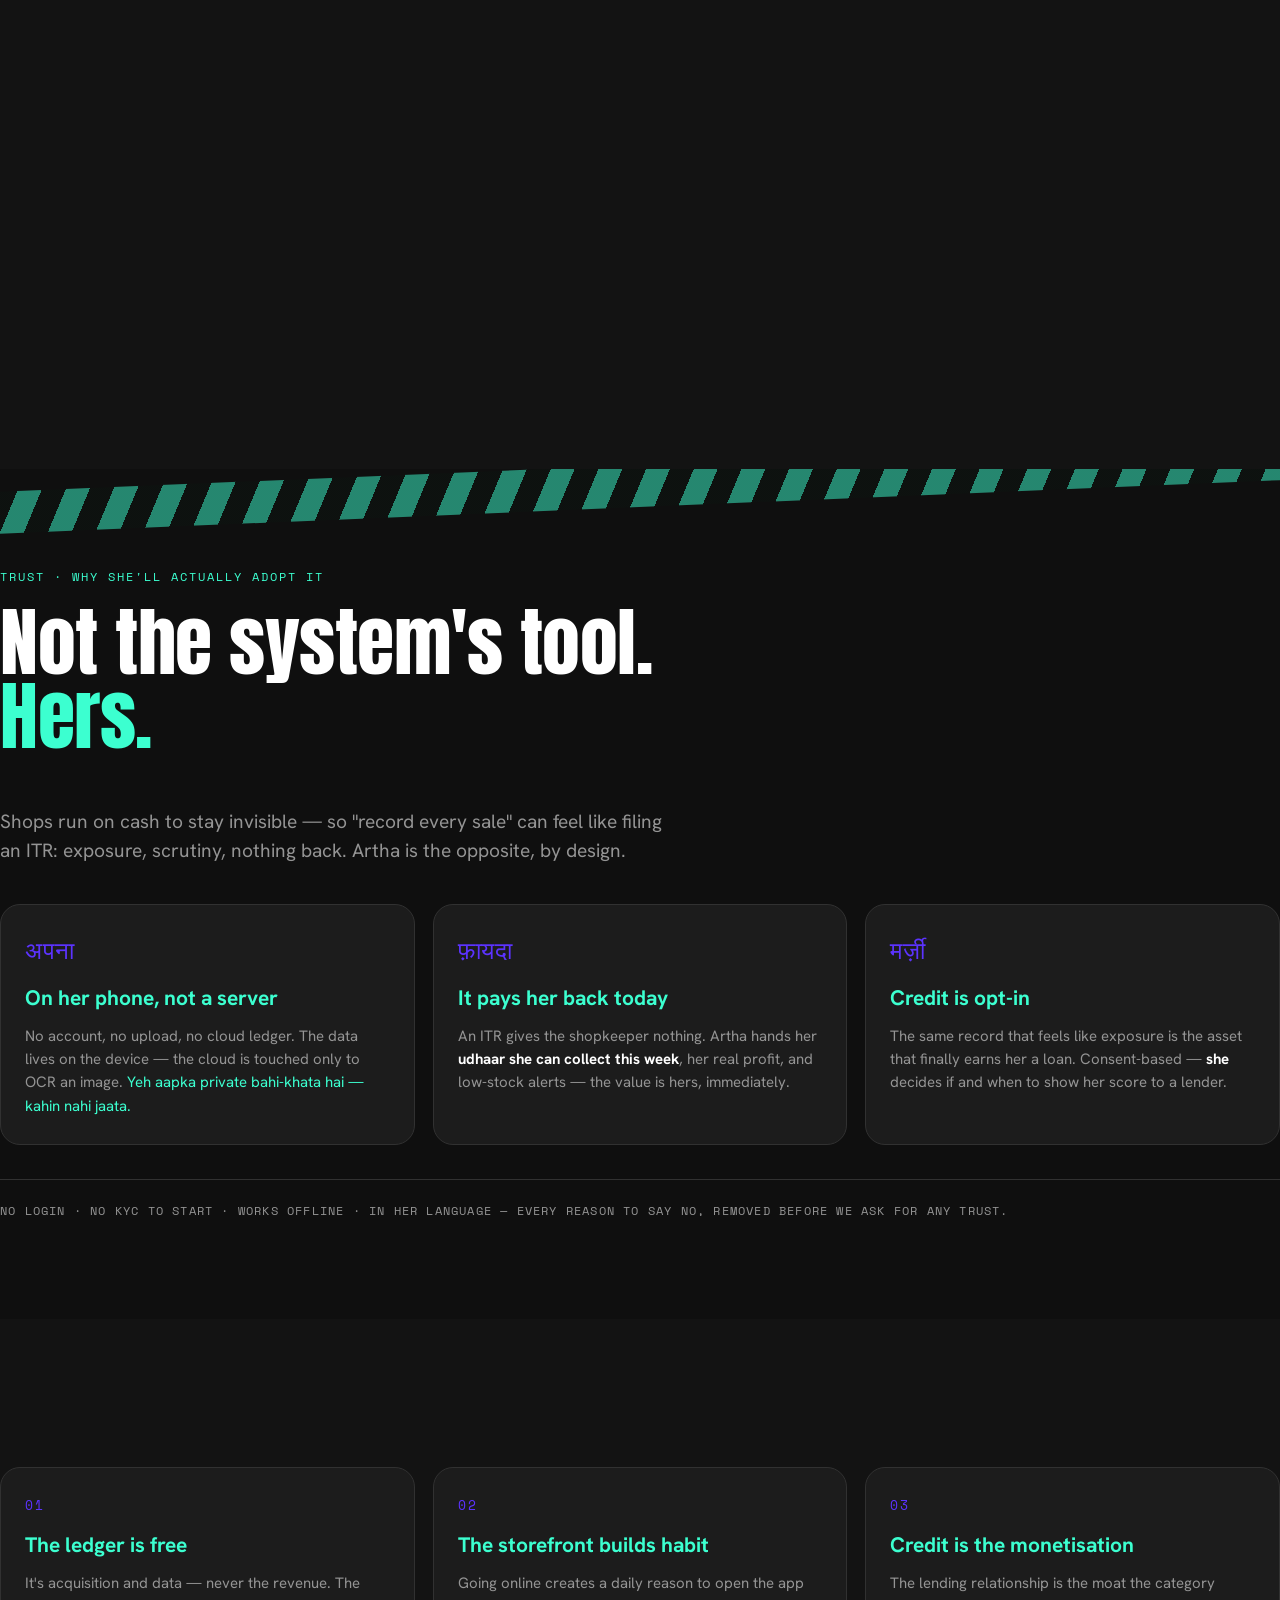
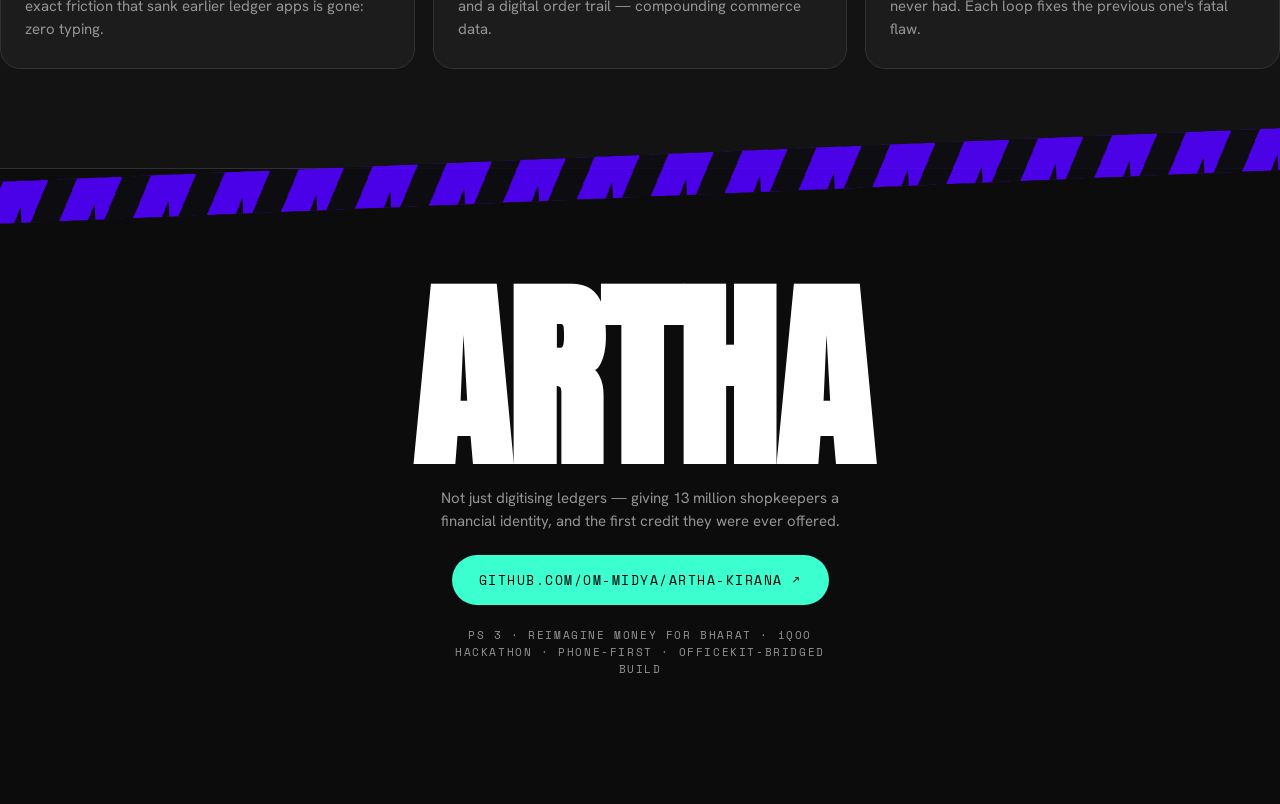
==== commit 31c9d497: "presentation: add Resilience and Trust sections - Resilience band: photo/speak/type -> one ledger + " ====
--- a/presentation/index.html
+++ b/presentation/index.html
@@ -19,6 +19,7 @@
     <a href="#loop">Loop</a>
     <a href="#product">Product</a>
     <a href="#edge">Edge</a>
+    <a href="#trust">Trust</a>
   </nav>
   <a class="nav__cta" href="https://github.com/Om-Midya/artha-kirana" target="_blank" rel="noopener">GITHUB ↗</a>
 </header>
@@ -149,6 +150,25 @@
   </div>
 </section>
 
+<!-- RESILIENCE -->
+<section class="section resil" id="resilience">
+  <div class="wrap">
+    <p class="kicker eyebrow reveal">RESILIENCE · CAPTURE NEVER FAILS</p>
+    <h2 class="big reveal">Works even when<br />the page <span class="pink">doesn't.</span></h2>
+    <p class="resil__lede reveal">Illegible handwriting, a blurry photo, a torn page — the camera is the fast lane, never the only one. Three ways in, all landing in the same ledger.</p>
+    <div class="resil__ins">
+      <article class="incard reveal"><span class="incard__ic">📷</span><h3>Photo</h3><p><strong>Opus 4.8 vision</strong> reads the page. Unsure fields are flagged, not guessed — and a blurry shot prompts a retake instead of a wrong number.</p></article>
+      <article class="incard reveal"><span class="incard__ic">🎙️</span><h3>Speak</h3><p>If the page won't read, she just says it. On-device <strong>whisper.cpp</strong> (fine-tuned Hindi) transcribes — fully offline.</p></article>
+      <article class="incard reveal"><span class="incard__ic">⌨️</span><h3>Type</h3><p>The universal fallback — a sentence in her own words. Same parser, same ledger, zero dead ends.</p></article>
+    </div>
+    <div class="resil__join reveal">ALL THREE FEED&nbsp;→&nbsp;ONE LEDGER</div>
+    <div class="confirmbar reveal">
+      <span class="confirmbar__tick">✓</span>
+      <p><strong>She confirms every entry before it saves.</strong> Each capture lands on an editable review card, anchored to her own catalogue &amp; customers — so even shorthand resolves to the right item and party. The model never gets the last word. She does.</p>
+    </div>
+  </div>
+</section>
+
 <!-- EDGE / ARCHITECTURE -->
 <section class="section edge" id="edge">
   <div class="hazard hazard--mid hazard--alt" aria-hidden="true"></div>
@@ -180,6 +200,34 @@
   </div>
 </section>
 
+<!-- TRUST -->
+<section class="section trust" id="trust">
+  <div class="hazard hazard--mid hazard--alt" aria-hidden="true"></div>
+  <div class="wrap">
+    <p class="kicker eyebrow reveal">TRUST · WHY SHE'LL ACTUALLY ADOPT IT</p>
+    <h2 class="big reveal">Not the system's tool.<br /><span class="mint">Hers.</span></h2>
+    <p class="trust__lede reveal">Shops run on cash to stay invisible — so "record every sale" can feel like filing an ITR: exposure, scrutiny, nothing back. Artha is the opposite, by design.</p>
+    <div class="trust__cards">
+      <article class="card reveal">
+        <span class="trust__n">अपना</span>
+        <h3>On her phone, not a server</h3>
+        <p>No account, no upload, no cloud ledger. The data lives on the device — the cloud is touched only to OCR an image. <em>Yeh aapka private bahi-khata hai — kahin nahi jaata.</em></p>
+      </article>
+      <article class="card reveal">
+        <span class="trust__n">फ़ायदा</span>
+        <h3>It pays her back today</h3>
+        <p>An ITR gives the shopkeeper nothing. Artha hands her <strong>udhaar she can collect this week</strong>, her real profit, and low-stock alerts — the value is hers, immediately.</p>
+      </article>
+      <article class="card reveal">
+        <span class="trust__n">मर्ज़ी</span>
+        <h3>Credit is opt-in</h3>
+        <p>The same record that feels like exposure is the asset that finally earns her a loan. Consent-based — <strong>she</strong> decides if and when to show her score to a lender.</p>
+      </article>
+    </div>
+    <p class="trust__kicker reveal">No login · no KYC to start · works offline · in her language — every reason to say no, removed before we ask for any trust.</p>
+  </div>
+</section>
+
 <!-- MOAT -->
 <section class="section moat" id="moat">
   <div class="wrap">
--- a/presentation/styles.css
+++ b/presentation/styles.css
@@ -179,23 +179,36 @@
   border-radius:40px;padding:8px 14px;transition:.2s}
 .stack span:hover{color:var(--mint);border-color:var(--mint)}
 
-/* ---- CREDIT ---- */
-.credit{background:#0f0f0f}
-.credit__grid{display:grid;grid-template-columns:1.2fr .8fr;gap:50px;align-items:center}
-.credit__copy p{color:var(--muted);max-width:48ch}
-.factors{list-style:none;padding:0;margin:24px 0 0;display:grid;grid-template-columns:1fr 1fr;gap:10px}
-.factors li{font-family:var(--mono);font-size:12px;letter-spacing:.8px;color:var(--white);border:1px solid var(--line);
-  border-radius:2px;padding:12px 14px;background:var(--slate)}
-.factors li::before{content:"▸ ";color:var(--mint)}
-.dial{position:relative;width:min(320px,80%);aspect-ratio:1;margin-inline:auto}
-.dial__svg{width:100%;transform:rotate(-90deg)}
-.dial__track{fill:none;stroke:var(--line);stroke-width:14}
-.dial__value{fill:none;stroke:var(--mint);stroke-width:14;stroke-linecap:round;
-  stroke-dasharray:578;stroke-dashoffset:578;filter:drop-shadow(0 0 8px rgba(60,255,208,.5));transition:stroke-dashoffset 1.8s cubic-bezier(.2,.8,.2,1)}
-.dial__center{position:absolute;inset:0;display:flex;flex-direction:column;align-items:center;justify-content:center;gap:4px}
-.dial__num{font-family:var(--disp);font-size:clamp(56px,8vw,86px);line-height:1;color:var(--white)}
-.dial__lab{font-family:var(--mono);font-size:11px;letter-spacing:1.6px;color:var(--muted)}
-@media(max-width:860px){.credit__grid{grid-template-columns:1fr}}
+/* ---- RESILIENCE ---- */
+.resil__lede{color:var(--muted);max-width:60ch;margin:0 0 36px;font-size:clamp(16px,1.5vw,20px)}
+.resil .big .pink{color:var(--pink)}
+.resil__ins{display:grid;grid-template-columns:repeat(3,1fr);gap:18px}
+.incard{border:1px solid var(--line);border-radius:20px;padding:26px 24px;background:var(--slate);transition:transform .25s,border-color .25s}
+.incard:hover{transform:translateY(-6px);border-color:var(--mint)}
+.incard__ic{font-size:30px;line-height:1;display:block;margin-bottom:14px}
+.incard h3{font-family:var(--body);font-weight:700;font-size:20px;margin:0 0 8px}
+.incard p{color:var(--muted);margin:0;font-size:15px}
+.resil__join{display:flex;align-items:center;justify-content:center;gap:18px;margin:24px 0;
+  font-family:var(--mono);font-size:12px;letter-spacing:1.6px;color:var(--uv)}
+.resil__join::before,.resil__join::after{content:"";height:1px;flex:1;max-width:170px;
+  background:repeating-linear-gradient(90deg,var(--uv) 0 8px,transparent 8px 16px);animation:flow 1s linear infinite}
+.confirmbar{display:flex;align-items:center;gap:18px;border:1px solid rgba(60,255,208,.45);
+  border-radius:20px;padding:22px 26px;background:linear-gradient(180deg,#15211e,#121212);
+  box-shadow:0 0 40px rgba(60,255,208,.06) inset}
+.confirmbar__tick{flex:none;width:42px;height:42px;border-radius:50%;display:grid;place-items:center;
+  background:var(--mint);color:var(--ink);font-weight:700;font-size:22px}
+.confirmbar p{margin:0;color:#cfcfcf}.confirmbar strong{color:var(--mint)}
+@media(max-width:780px){.resil__ins{grid-template-columns:1fr}.confirmbar{flex-direction:column;align-items:flex-start}}
+
+/* ---- TRUST ---- */
+.trust{background:#0f0f0f}
+.trust__lede{color:var(--muted);max-width:62ch;margin:0 0 38px;font-size:clamp(16px,1.5vw,20px)}
+.trust__cards{display:grid;grid-template-columns:repeat(3,1fr);gap:18px}
+.trust__n{font-family:var(--disp);font-size:24px;color:var(--uv);letter-spacing:.5px;display:block}
+.trust .card h3{margin:14px 0 10px;color:var(--mint)}
+.trust__kicker{font-family:var(--mono);font-size:12px;letter-spacing:1.2px;color:var(--muted);
+  margin:34px 0 0;border-top:1px solid var(--line);padding-top:22px;text-transform:uppercase}
+@media(max-width:860px){.trust__cards{grid-template-columns:1fr}}
 
 /* ---- MOAT ---- */
 .moat__cards{display:grid;grid-template-columns:repeat(3,1fr);gap:18px;margin-top:30px}
